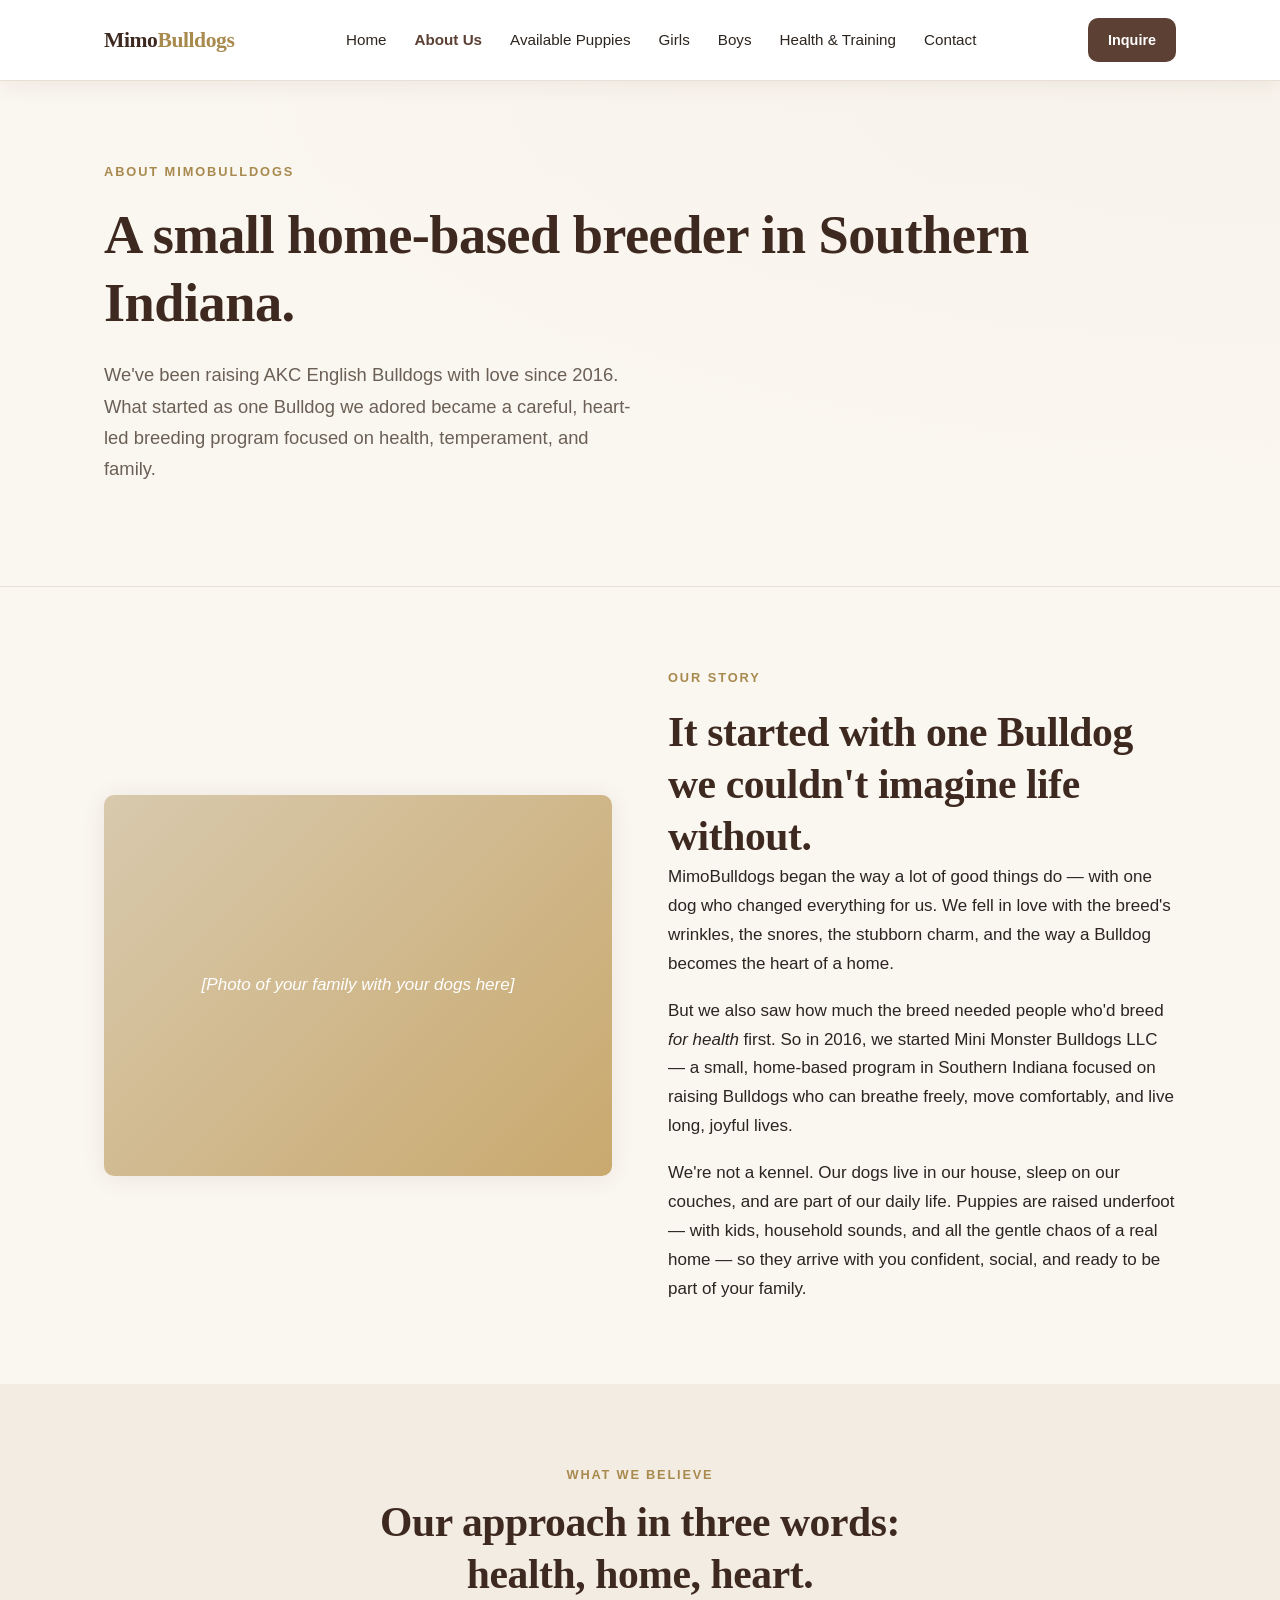
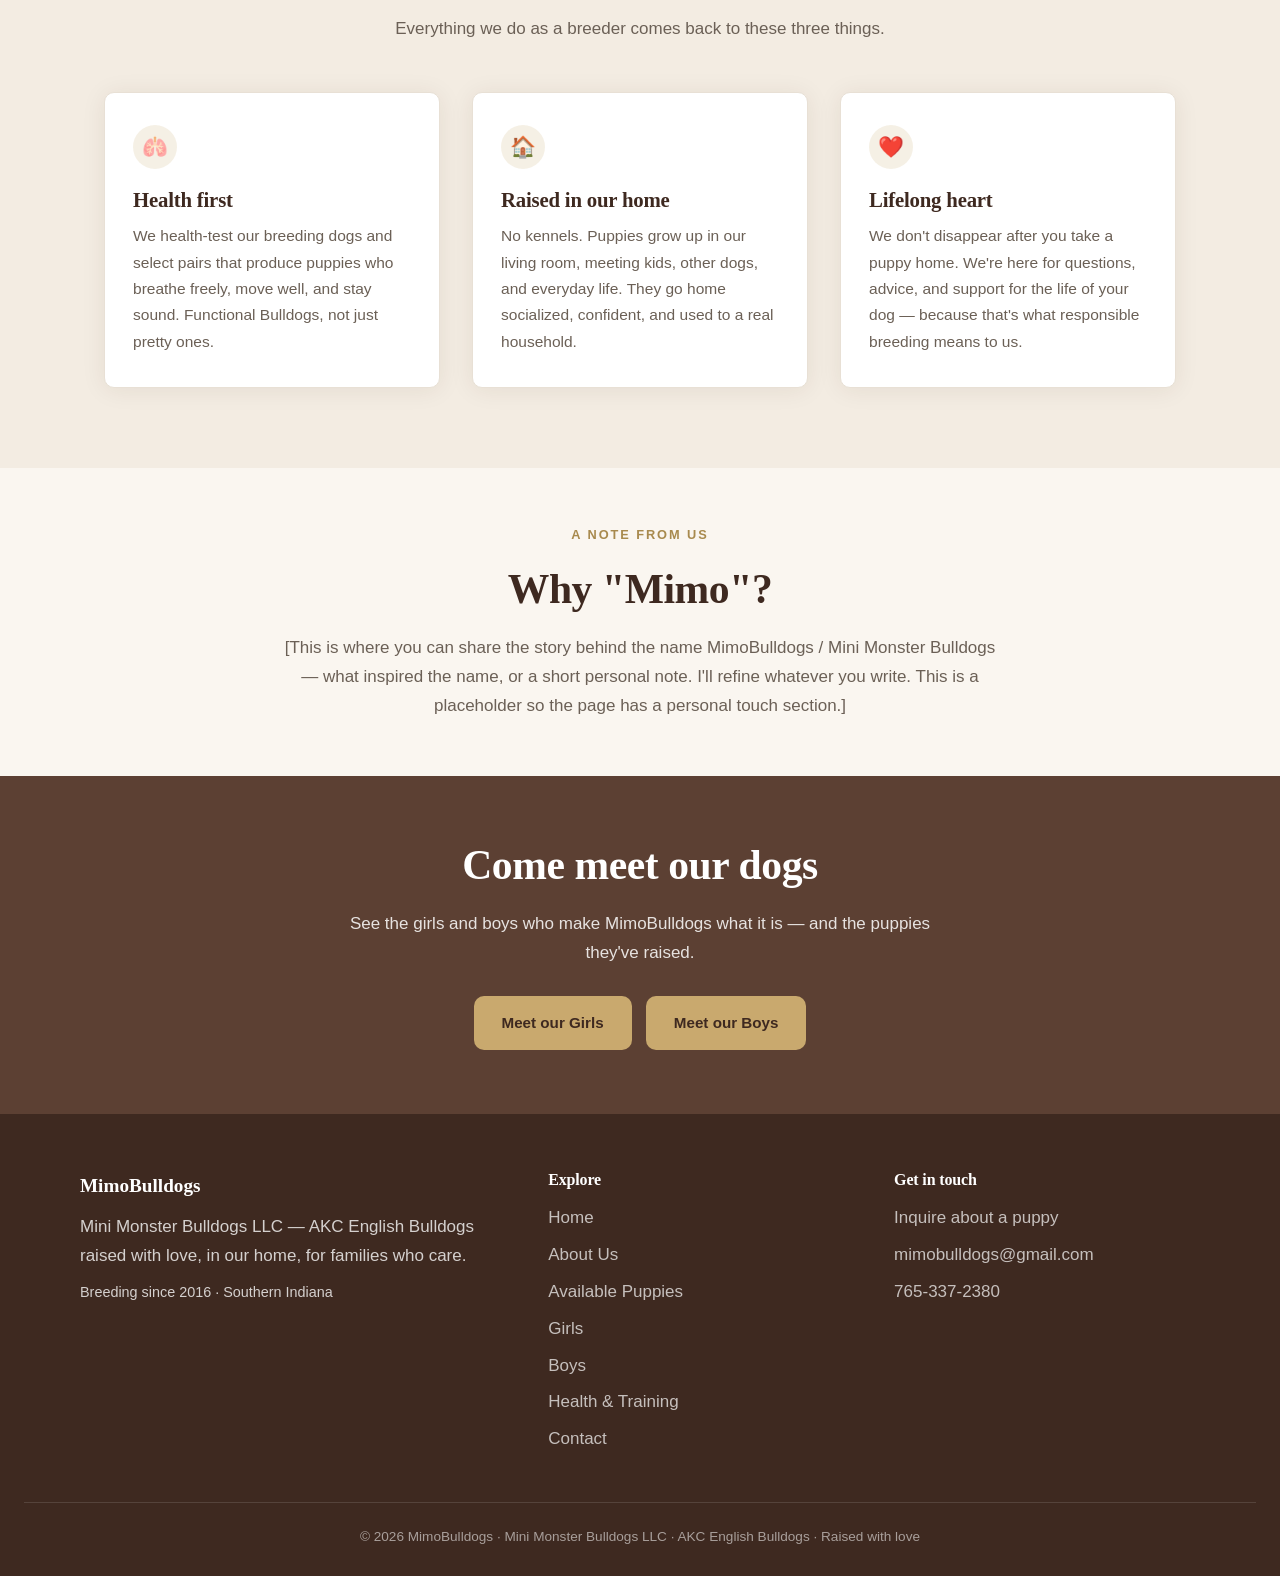
==== about.html @ ffb50f53 "Add old Weebly content: puppy page (nutrition, ENS, socialization, pricing, deposit, contact info), " ====
<!DOCTYPE html>
<html lang="en">
<head>
  <meta charset="UTF-8">
  <meta name="viewport" content="width=device-width, initial-scale=1.0">
  <title>About Us — MimoBulldogs · AKC English Bulldogs · Southern Indiana</title>
  <meta name="description" content="MimoBulldogs (Mini Monster Bulldogs LLC) — AKC English Bulldog breeder in Southern Indiana since 2016. Our story, our approach, and why we raise healthy, functional Bulldogs in our home.">
  <link rel="stylesheet" href="styles.css">
</head>
<body>

  <header class="site-header">
    <nav class="nav" id="nav">
      <a href="index.html" class="brand">Mimo<span class="brand-accent">Bulldogs</span></a>
      <button class="nav-toggle" onclick="document.getElementById('nav').classList.toggle('open')">Menu</button>
      <ul class="nav-links">
        <li><a href="index.html">Home</a></li>
        <li><a href="about.html" class="active">About Us</a></li>
        <li><a href="puppies.html">Available Puppies</a></li>
        <li><a href="girls.html">Girls</a></li>
        <li><a href="boys.html">Boys</a></li>
        <li><a href="health.html">Health &amp; Training</a></li>
        <li><a href="contact.html">Contact</a></li>
      </ul>
      <a href="contact.html" class="nav-cta">Inquire</a>
    </nav>
  </header>

  <!-- ============ PAGE HERO ============ -->
  <section class="hero">
    <div class="wrap">
      <div class="hero-eyebrow">About MimoBulldogs</div>
      <h1>A small home-based breeder in Southern Indiana.</h1>
      <p class="hero-lead">
        We've been raising AKC English Bulldogs with love since 2016. What started
        as one Bulldog we adored became a careful, heart-led breeding program focused
        on health, temperament, and family.
      </p>
    </div>
  </section>

  <!-- ============ OUR STORY ============ -->
  <section class="section">
    <div class="wrap split">
      <figure class="split-figure">[Photo of your family with your dogs here]</figure>
      <div>
        <div class="hero-eyebrow">Our story</div>
        <h2>It started with one Bulldog we couldn't imagine life without.</h2>
        <p>
          MimoBulldogs began the way a lot of good things do — with one dog who changed
          everything for us. We fell in love with the breed's wrinkles, the snores,
          the stubborn charm, and the way a Bulldog becomes the heart of a home.
        </p>
        <p>
          But we also saw how much the breed needed people who'd breed <em>for health</em>
          first. So in 2016, we started Mini Monster Bulldogs LLC — a small, home-based
          program in Southern Indiana focused on raising Bulldogs who can breathe
          freely, move comfortably, and live long, joyful lives.
        </p>
        <p>
          We're not a kennel. Our dogs live in our house, sleep on our couches, and
          are part of our daily life. Puppies are raised underfoot — with kids,
          household sounds, and all the gentle chaos of a real home — so they arrive
          with you confident, social, and ready to be part of your family.
        </p>
      </div>
    </div>
  </section>

  <!-- ============ WHAT WE BELIEVE ============ -->
  <section class="section" style="background:#f3ece2;">
    <div class="wrap">
      <div class="section-head">
        <div class="eyebrow">What we believe</div>
        <h2>Our approach in three words: health, home, heart.</h2>
        <p>Everything we do as a breeder comes back to these three things.</p>
      </div>
      <div class="features">
        <div class="feature-card">
          <div class="feature-icon">🫁</div>
          <h3>Health first</h3>
          <p>
            We health-test our breeding dogs and select pairs that produce puppies
            who breathe freely, move well, and stay sound. Functional Bulldogs,
            not just pretty ones.
          </p>
        </div>
        <div class="feature-card">
          <div class="feature-icon">🏠</div>
          <h3>Raised in our home</h3>
          <p>
            No kennels. Puppies grow up in our living room, meeting kids, other dogs,
            and everyday life. They go home socialized, confident, and used to a
            real household.
          </p>
        </div>
        <div class="feature-card">
          <div class="feature-icon">❤️</div>
          <h3>Lifelong heart</h3>
          <p>
            We don't disappear after you take a puppy home. We're here for questions,
            advice, and support for the life of your dog — because that's what
            responsible breeding means to us.
          </p>
        </div>
      </div>
    </div>
  </section>

  <!-- ============ A NOTE FROM US ============ -->
  <section class="section-tight">
    <div class="wrap" style="max-width:760px; text-align:center;">
      <div class="hero-eyebrow">A note from us</div>
      <h2>Why "Mimo"?</h2>
      <p style="color:var(--muted); margin-top:18px;">
        [This is where you can share the story behind the name MimoBulldogs / Mini Monster
        Bulldogs — what inspired the name, or a short personal note. I'll refine whatever
        you write. This is a placeholder so the page has a personal touch section.]
      </p>
    </div>
  </section>

  <!-- ============ CTA ============ -->
  <section class="callout">
    <div class="wrap">
      <h2>Come meet our dogs</h2>
      <p>See the girls and boys who make MimoBulldogs what it is — and the puppies they've raised.</p>
      <a href="girls.html" class="btn btn-primary">Meet our Girls</a>
      &nbsp;
      <a href="boys.html" class="btn btn-primary">Meet our Boys</a>
    </div>
  </section>

  <!-- ============ FOOTER ============ -->
  <footer class="site-footer">
    <div class="footer-grid">
      <div>
        <div class="footer-brand">MimoBulldogs</div>
        <p>Mini Monster Bulldogs LLC — AKC English Bulldogs raised with love, in our home, for families who care.</p>
        <p style="margin-top:10px; font-size:0.9rem;">Breeding since 2016 · Southern Indiana</p>
      </div>
      <div>
        <h4>Explore</h4>
        <a href="index.html">Home</a>
        <a href="about.html">About Us</a>
        <a href="puppies.html">Available Puppies</a>
        <a href="girls.html">Girls</a>
        <a href="boys.html">Boys</a>
        <a href="health.html">Health &amp; Training</a>
        <a href="contact.html">Contact</a>
      </div>
      <div>
        <h4>Get in touch</h4>
        <a href="contact.html">Inquire about a puppy</a>
        <a href="mailto:mimobulldogs@gmail.com">mimobulldogs@gmail.com</a>
        <a href="tel:7653372380">765-337-2380</a>
      </div>
    </div>
    <div class="footer-bottom">
      © 2026 MimoBulldogs · Mini Monster Bulldogs LLC · AKC English Bulldogs · Raised with love
    </div>
  </footer>

</body>
</html>
---- styles.css ----
/* ===========================================================
   English Bulldog Breeder — Stylesheet
   Warm, earthy, trustworthy. Professional + animal-loving.
   =========================================================== */

:root {
  --bg:        #faf6f0;   /* warm ivory */
  --surface:   #ffffff;
  --ink:       #2c2520;   /* near-black, warm */
  --muted:     #6b6056;
  --brown:     #5c4033;   /* deep warm brown — primary */
  --brown-dk:  #3e2920;
  --gold:      #c9a96e;   /* soft gold — accent */
  --gold-dk:   #a88a4e;
  --sage:      #8a9a7b;   /* muted sage — secondary accent */
  --line:      #e8e0d5;
  --shadow:    0 2px 24px rgba(60, 40, 30, 0.08);
  --shadow-lg: 0 8px 40px rgba(60, 40, 30, 0.12);
  --maxw:      1120px;
  --radius:    10px;
}

/* ---------- reset ---------- */
*, *::before, *::after { box-sizing: border-box; margin: 0; padding: 0; }
html { scroll-behavior: smooth; }
body {
  font-family: -apple-system, BlinkMacSystemFont, "Segoe UI", Roboto, Helvetica, Arial, sans-serif;
  background: var(--bg);
  color: var(--ink);
  line-height: 1.7;
  font-size: 17px;
  -webkit-font-smoothing: antialiased;
}
img { max-width: 100%; display: block; }
a { color: var(--brown); text-decoration: none; }
a:hover { color: var(--brown-dk); text-decoration: underline; }

h1, h2, h3, h4 {
  font-family: "Georgia", "Times New Roman", serif;
  font-weight: 600;
  line-height: 1.25;
  color: var(--brown-dk);
  letter-spacing: -0.01em;
}
h1 { font-size: clamp(2.2rem, 5vw, 3.4rem); }
h2 { font-size: clamp(1.8rem, 4vw, 2.6rem); }
h3 { font-size: 1.3rem; }

/* ---------- layout ---------- */
.wrap { max-width: var(--maxw); margin: 0 auto; padding: 0 24px; }
.section { padding: 80px 0; }
.section-tight { padding: 56px 0; }

/* ---------- header / nav ---------- */
.site-header {
  background: var(--surface);
  border-bottom: 1px solid var(--line);
  position: sticky;
  top: 0;
  z-index: 100;
  box-shadow: var(--shadow);
}
.nav {
  display: flex;
  align-items: center;
  justify-content: space-between;
  gap: 24px;
  padding: 18px 24px;
  max-width: var(--maxw);
  margin: 0 auto;
}
.brand {
  font-family: Georgia, serif;
  font-size: 1.35rem;
  font-weight: 700;
  color: var(--brown-dk);
  text-decoration: none;
  letter-spacing: -0.02em;
}
.brand:hover { text-decoration: none; }
.brand .brand-accent { color: var(--gold-dk); }
.nav-links { display: flex; gap: 28px; list-style: none; }
.nav-links a {
  color: var(--ink);
  font-weight: 500;
  font-size: 0.95rem;
  text-decoration: none;
}
.nav-links a:hover { color: var(--brown); text-decoration: none; }
.nav-links a.active { color: var(--brown); font-weight: 600; }
.nav-cta {
  background: var(--brown);
  color: #fff !important;
  padding: 10px 20px;
  border-radius: var(--radius);
  font-weight: 600;
  font-size: 0.9rem;
  text-decoration: none;
}
.nav-cta:hover { background: var(--brown-dk); }

/* mobile nav */
.nav-toggle { display: none; }

@media (max-width: 760px) {
  .nav-links { display: none; }
  .nav-cta { display: none; }
  .nav-toggle {
    display: block;
    background: none;
    border: 1px solid var(--line);
    border-radius: 8px;
    padding: 8px 14px;
    cursor: pointer;
    font-size: 1.1rem;
    color: var(--ink);
  }
  .nav.open .nav-links {
    display: flex;
    flex-direction: column;
    position: absolute;
    top: 100%;
    left: 0;
    right: 0;
    background: var(--surface);
    padding: 20px 24px;
    gap: 18px;
    border-bottom: 1px solid var(--line);
    box-shadow: var(--shadow);
  }
  .nav.open .nav-cta {
    display: inline-block;
    margin-top: 8px;
  }
}

/* ---------- hero ---------- */
.hero {
  background:
    linear-gradient(180deg, rgba(250,246,240,0.88) 0%, rgba(250,246,240,0.95) 100%),
    radial-gradient(ellipse at top right, #e9ddc9, transparent 60%);
  padding: 80px 0 70px;
  border-bottom: 1px solid var(--line);
}
.hero-grid {
  display: grid;
  grid-template-columns: 1.1fr 0.9fr;
  gap: 56px;
  align-items: center;
}
.hero-eyebrow {
  text-transform: uppercase;
  letter-spacing: 0.15em;
  font-size: 0.8rem;
  font-weight: 600;
  color: var(--gold-dk);
  margin-bottom: 18px;
}
.hero h1 { margin-bottom: 22px; }
.hero-lead {
  font-size: 1.15rem;
  color: var(--muted);
  margin-bottom: 32px;
  max-width: 540px;
}
.hero-cta-row { display: flex; gap: 16px; flex-wrap: wrap; }
.btn {
  display: inline-block;
  padding: 14px 28px;
  border-radius: var(--radius);
  font-weight: 600;
  font-size: 0.95rem;
  text-decoration: none;
  border: none;
  cursor: pointer;
  transition: background 0.15s;
}
.btn-primary { background: var(--brown); color: #fff; }
.btn-primary:hover { background: var(--brown-dk); text-decoration: none; color: #fff; }
.btn-ghost {
  background: transparent;
  color: var(--brown);
  border: 1px solid var(--brown);
}
.btn-ghost:hover { background: var(--brown); color: #fff; text-decoration: none; }

/* hero image placeholder */
.hero-figure {
  background: linear-gradient(135deg, #e9ddc9, #d8c9ad);
  border-radius: var(--radius);
  aspect-ratio: 4 / 3;
  display: flex;
  align-items: center;
  justify-content: center;
  color: var(--brown-dk);
  font-style: italic;
  text-align: center;
  box-shadow: var(--shadow-lg);
  font-size: 0.9rem;
  padding: 24px;
}
.hero-figure .placeholder-label { opacity: 0.7; }

@media (max-width: 760px) {
  .hero-grid { grid-template-columns: 1fr; gap: 36px; }
  .hero { padding: 48px 0 44px; }
}

/* ---------- feature cards ---------- */
.features { display: grid; grid-template-columns: repeat(3, 1fr); gap: 32px; }
.feature-card {
  background: var(--surface);
  border: 1px solid var(--line);
  border-radius: var(--radius);
  padding: 32px 28px;
  box-shadow: var(--shadow);
}
.feature-icon {
  width: 44px;
  height: 44px;
  display: flex;
  align-items: center;
  justify-content: center;
  border-radius: 50%;
  background: rgba(201, 169, 110, 0.18);
  font-size: 1.3rem;
  margin-bottom: 18px;
}
.feature-card h3 { margin-bottom: 10px; }
.feature-card p { color: var(--muted); font-size: 0.97rem; }
@media (max-width: 760px) { .features { grid-template-columns: 1fr; } }

/* ---------- two-column section ---------- */
.split {
  display: grid;
  grid-template-columns: 1fr 1fr;
  gap: 56px;
  align-items: center;
}
.split-figure {
  background: linear-gradient(135deg, #d8c9ad, #c9a96e);
  border-radius: var(--radius);
  aspect-ratio: 4 / 3;
  display: flex;
  align-items: center;
  justify-content: center;
  color: #fff;
  font-style: italic;
  box-shadow: var(--shadow);
}
.split p + p { margin-top: 18px; }
@media (max-width: 760px) { .split { grid-template-columns: 1fr; gap: 32px; } }

/* ---------- callout band ---------- */
.callout {
  background: var(--brown);
  color: #fff;
  text-align: center;
  padding: 64px 24px;
}
.callout h2 { color: #fff; }
.callout p { color: rgba(255,255,255,0.85); max-width: 620px; margin: 18px auto 28px; }
.callout .btn-primary { background: var(--gold); color: var(--brown-dk); }
.callout .btn-primary:hover { background: #fff; }

/* ---------- puppy cards ---------- */
.puppy-grid {
  display: grid;
  grid-template-columns: repeat(auto-fill, minmax(260px, 1fr));
  gap: 28px;
}
.puppy-card {
  background: var(--surface);
  border: 1px solid var(--line);
  border-radius: var(--radius);
  overflow: hidden;
  box-shadow: var(--shadow);
  transition: transform 0.15s, box-shadow 0.15s;
}
.puppy-card:hover { transform: translateY(-3px); box-shadow: var(--shadow-lg); }
.puppy-photo {
  background: linear-gradient(135deg, #e9ddc9, #d8c9ad);
  aspect-ratio: 1 / 1;
}
.puppy-body { padding: 20px 22px; }
.puppy-body h3 { margin-bottom: 6px; }
.puppy-tag {
  display: inline-block;
  font-size: 0.75rem;
  font-weight: 600;
  text-transform: uppercase;
  letter-spacing: 0.08em;
  padding: 4px 10px;
  border-radius: 20px;
  margin-bottom: 12px;
}
.tag-available { background: rgba(138, 154, 123, 0.2); color: #5e7a4f; }
.tag-reserved   { background: rgba(201, 169, 110, 0.22); color: var(--gold-dk); }
.tag-home       { background: rgba(92, 64, 51, 0.12); color: var(--brown); }
.puppy-body p { color: var(--muted); font-size: 0.92rem; margin-bottom: 14px; }

/* ---------- footer ---------- */
.site-footer {
  background: var(--brown-dk);
  color: rgba(255,255,255,0.78);
  padding: 56px 24px 28px;
  margin-top: 0;
}
.footer-grid {
  display: grid;
  grid-template-columns: 1.4fr 1fr 1fr;
  gap: 40px;
  max-width: var(--maxw);
  margin: 0 auto;
}
.footer-grid h4 { color: #fff; margin-bottom: 14px; font-size: 1rem; }
.footer-grid a { color: rgba(255,255,255,0.7); display: block; margin-bottom: 8px; }
.footer-grid a:hover { color: var(--gold); text-decoration: none; }
.footer-brand { color: #fff; font-size: 1.2rem; font-family: Georgia, serif; font-weight: 700; margin-bottom: 10px; }
.footer-bottom {
  border-top: 1px solid rgba(255,255,255,0.12);
  margin-top: 40px;
  padding-top: 22px;
  text-align: center;
  font-size: 0.85rem;
  color: rgba(255,255,255,0.55);
}
@media (max-width: 760px) { .footer-grid { grid-template-columns: 1fr; gap: 28px; } }

/* ---------- contact ---------- */
.contact-grid { display: grid; grid-template-columns: 1fr 1.2fr; gap: 48px; }
.contact-info p { color: var(--muted); margin-bottom: 14px; }
.contact-info .label { font-weight: 600; color: var(--ink); }
form { display: grid; gap: 16px; }
.form-row { display: grid; grid-template-columns: 1fr 1fr; gap: 16px; }
label { font-size: 0.9rem; font-weight: 500; color: var(--ink); display: block; margin-bottom: 6px; }
input, textarea, select {
  width: 100%;
  padding: 12px 14px;
  border: 1px solid var(--line);
  border-radius: 8px;
  font-family: inherit;
  font-size: 1rem;
  color: var(--ink);
  background: var(--surface);
}
input:focus, textarea:focus { outline: none; border-color: var(--gold); box-shadow: 0 0 0 3px rgba(201,169,110,0.2); }
textarea { min-height: 120px; resize: vertical; }
@media (max-width: 760px) { .contact-grid { grid-template-columns: 1fr; } .form-row { grid-template-columns: 1fr; } }

/* ---------- section heading ---------- */
.section-head { text-align: center; max-width: 640px; margin: 0 auto 48px; }
.section-head .eyebrow {
  text-transform: uppercase;
  letter-spacing: 0.14em;
  font-size: 0.8rem;
  font-weight: 600;
  color: var(--gold-dk);
  margin-bottom: 12px;
}
.section-head p { color: var(--muted); margin-top: 14px; }

/* ---------- utility ---------- */
.center { text-align: center; }
.muted  { color: var(--muted); }

/* ---------- gallery grid ---------- */
.gallery-grid {
  display: grid;
  grid-template-columns: repeat(3, 1fr);
  gap: 20px;
}
.gallery-item {
  aspect-ratio: 1 / 1;
  border-radius: var(--radius);
  overflow: hidden;
  box-shadow: var(--shadow);
  transition: transform 0.15s, box-shadow 0.15s;
}
.gallery-item:hover { transform: scale(1.02); box-shadow: var(--shadow-lg); }
@media (max-width: 760px) {
  .gallery-grid { grid-template-columns: repeat(2, 1fr); gap: 14px; }
}
@media (max-width: 480px) {
  .gallery-grid { grid-template-columns: 1fr; }
}
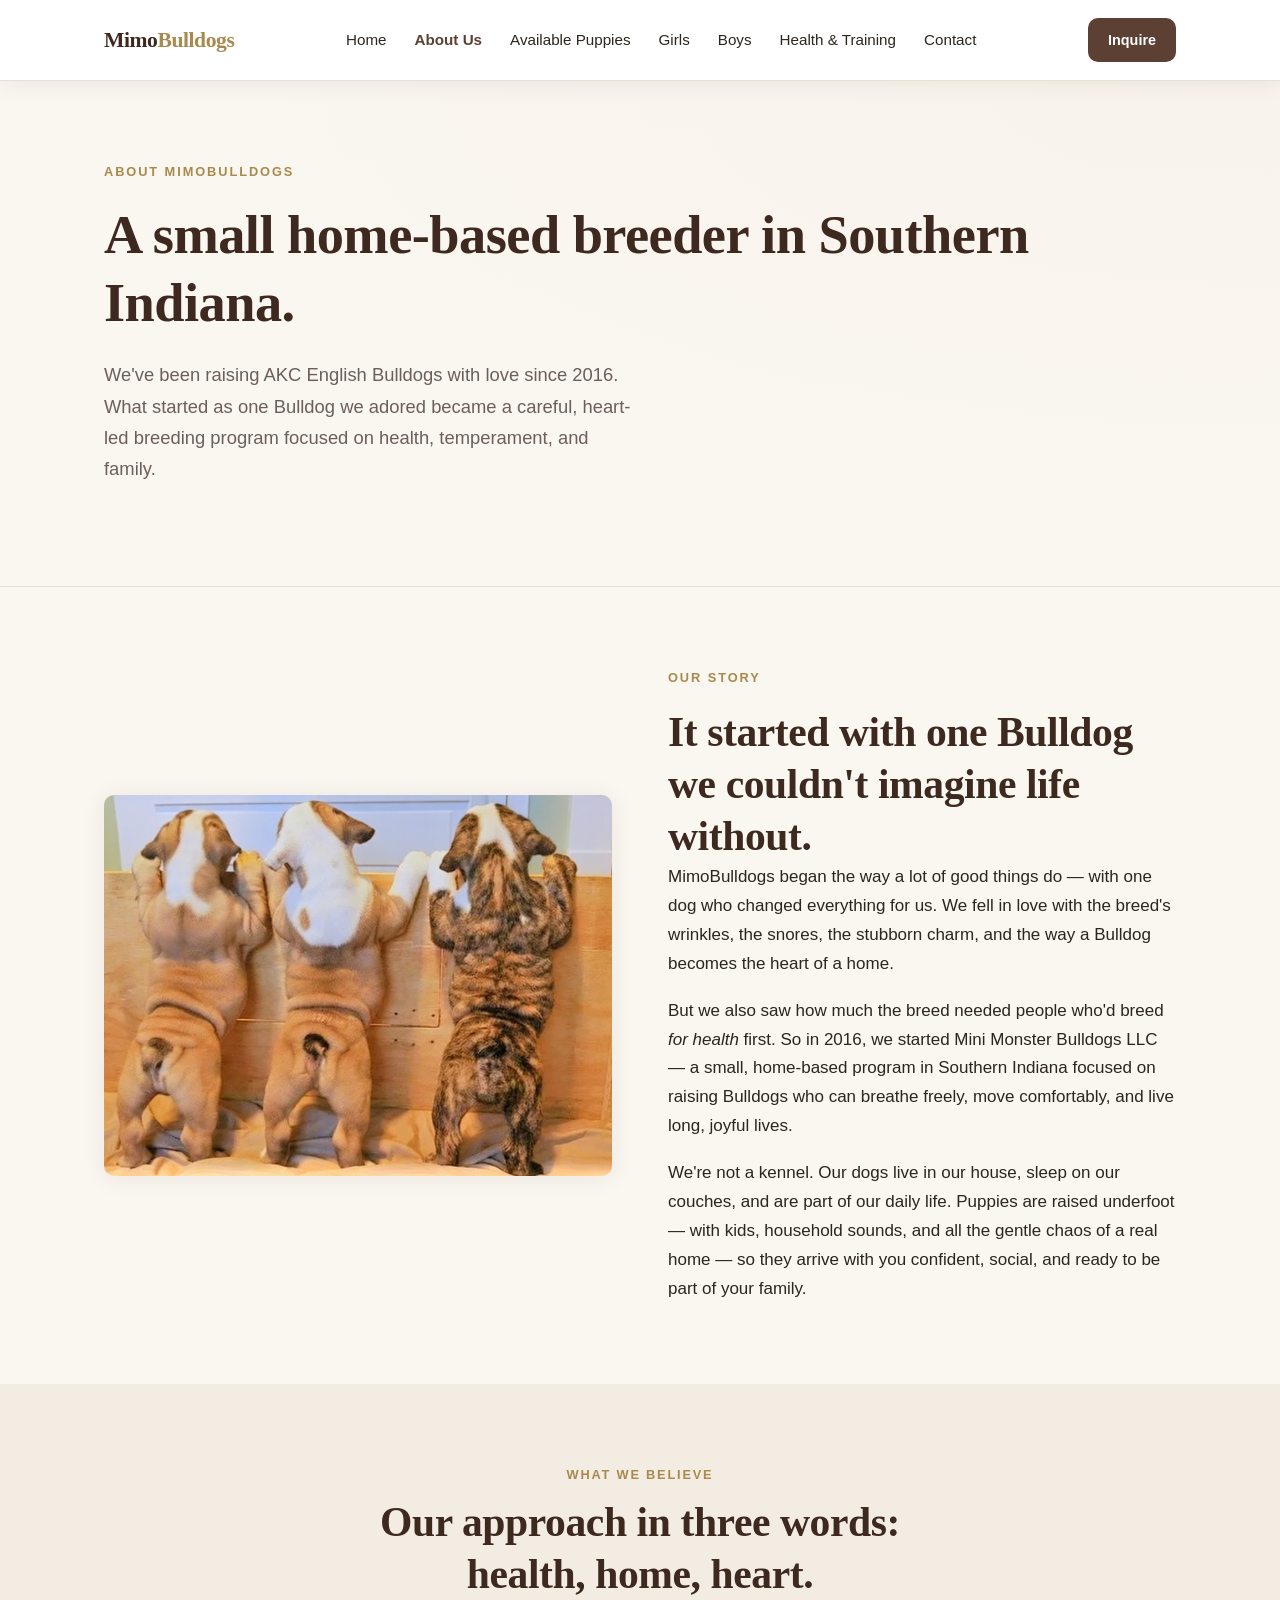
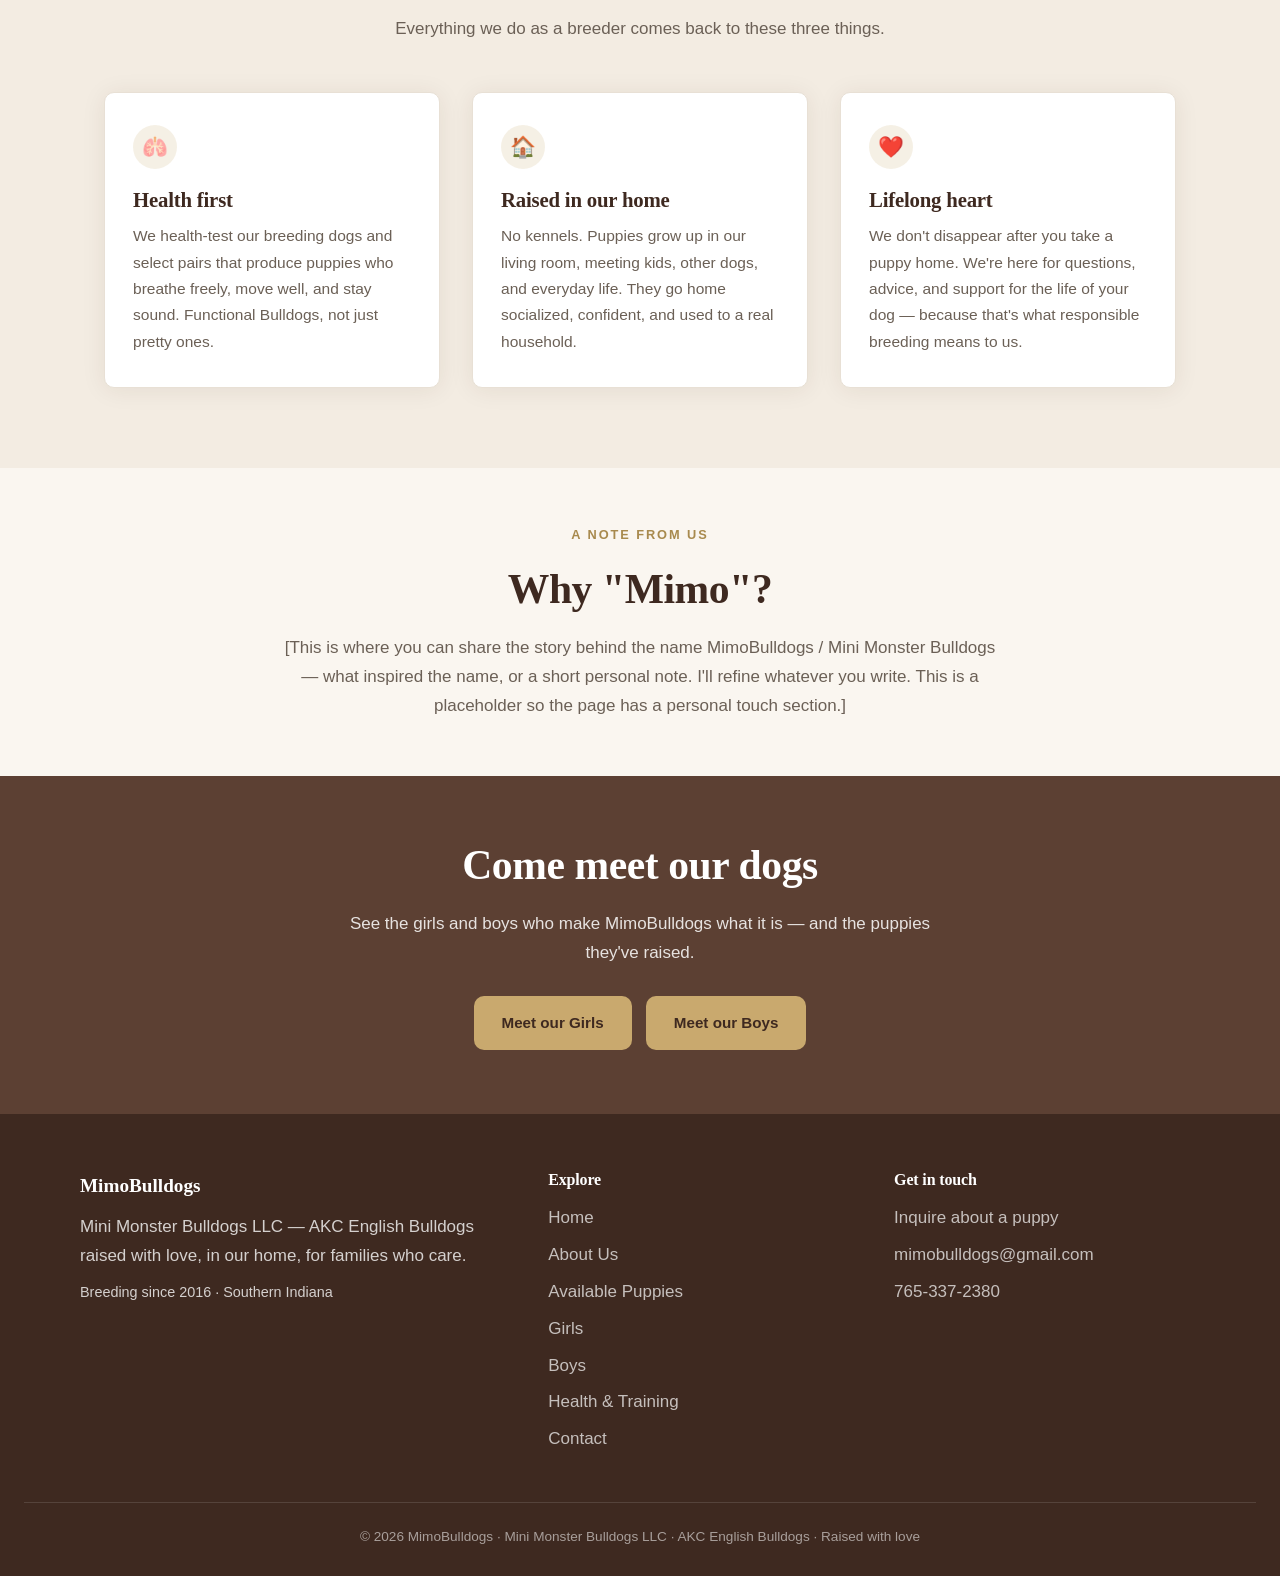
==== commit d7087ed0: "Add puppy photo to About Us story section" ====
--- a/about.html
+++ b/about.html
@@ -42,7 +42,9 @@
   <!-- ============ OUR STORY ============ -->
   <section class="section">
     <div class="wrap split">
-      <figure class="split-figure">[Photo of your family with your dogs here]</figure>
+      <figure class="split-figure" style="background:none; padding:0;">
+        <img src="images/about-family-dogs.jpg" alt="Three English Bulldog puppies standing on their hind legs against a wooden wall" style="width:100%; height:100%; object-fit:cover; object-position:center 30%; border-radius:var(--radius);">
+      </figure>
       <div>
         <div class="hero-eyebrow">Our story</div>
         <h2>It started with one Bulldog we couldn't imagine life without.</h2>
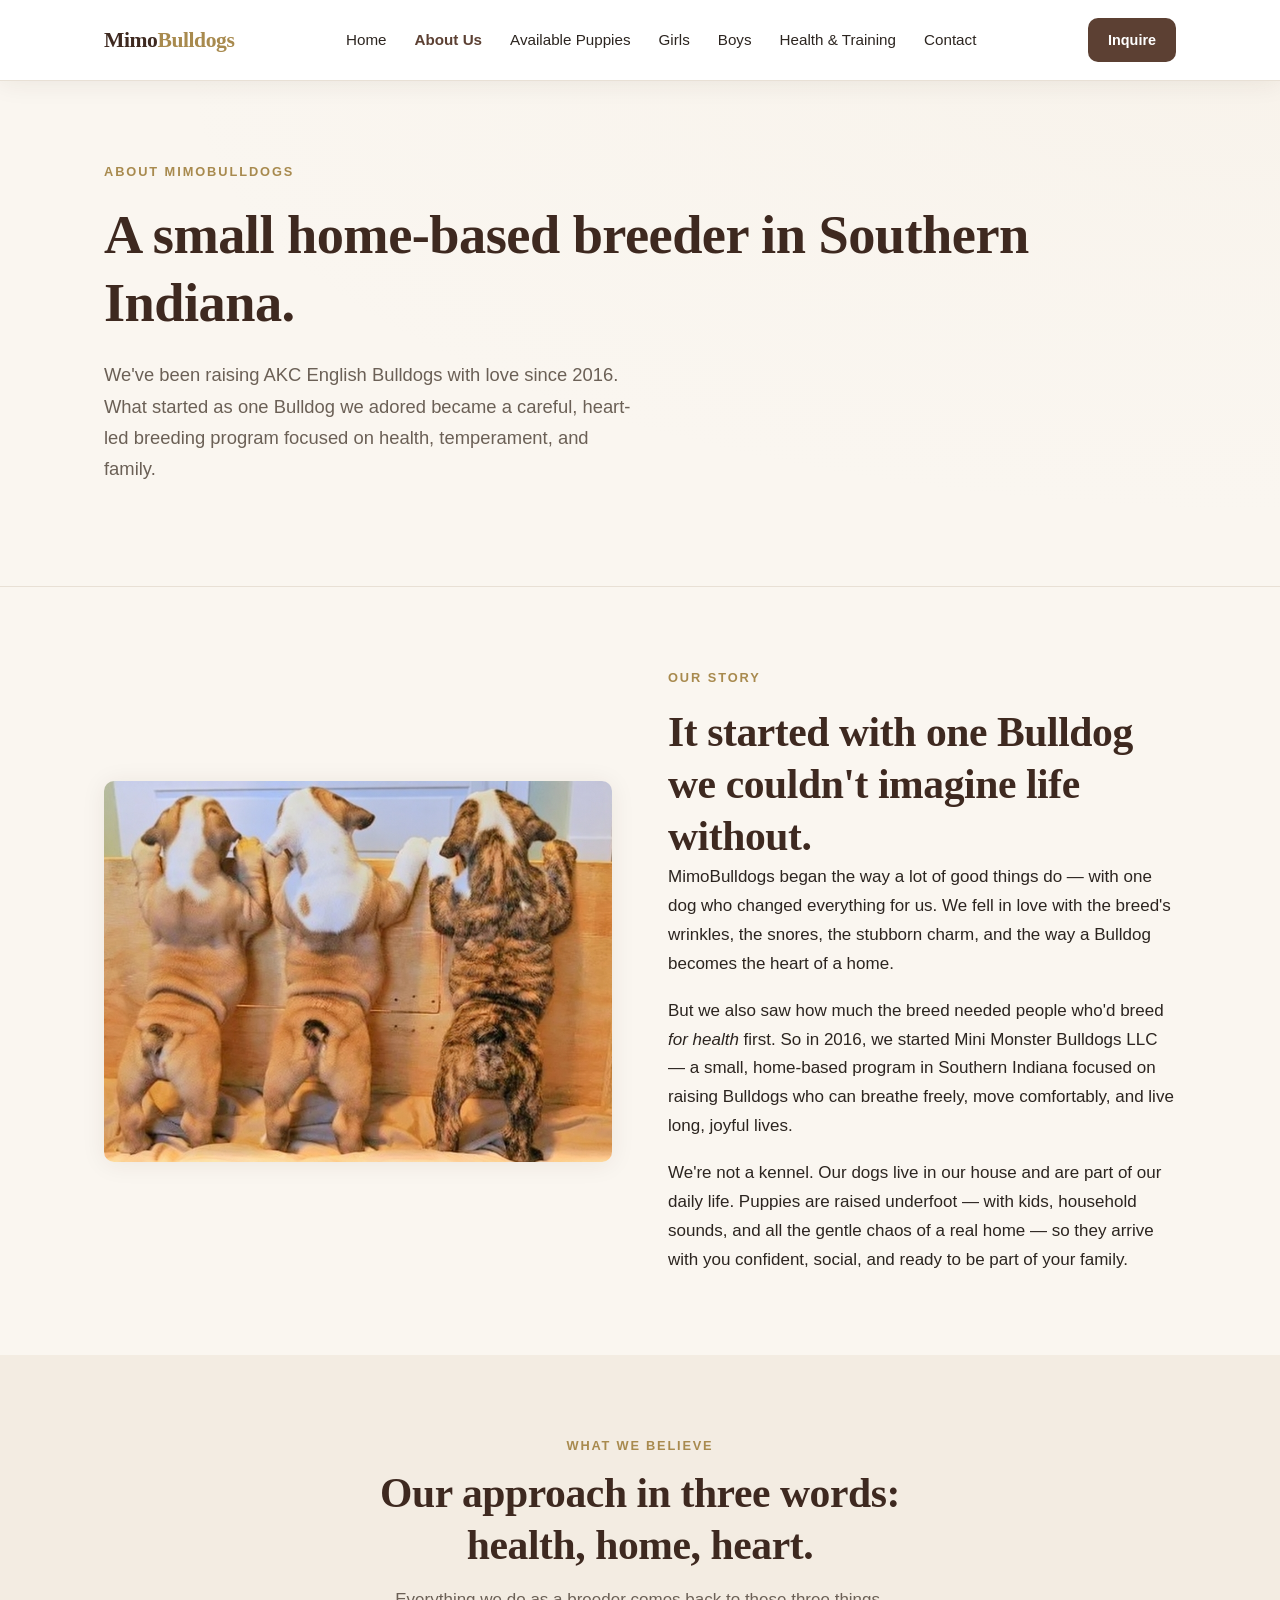
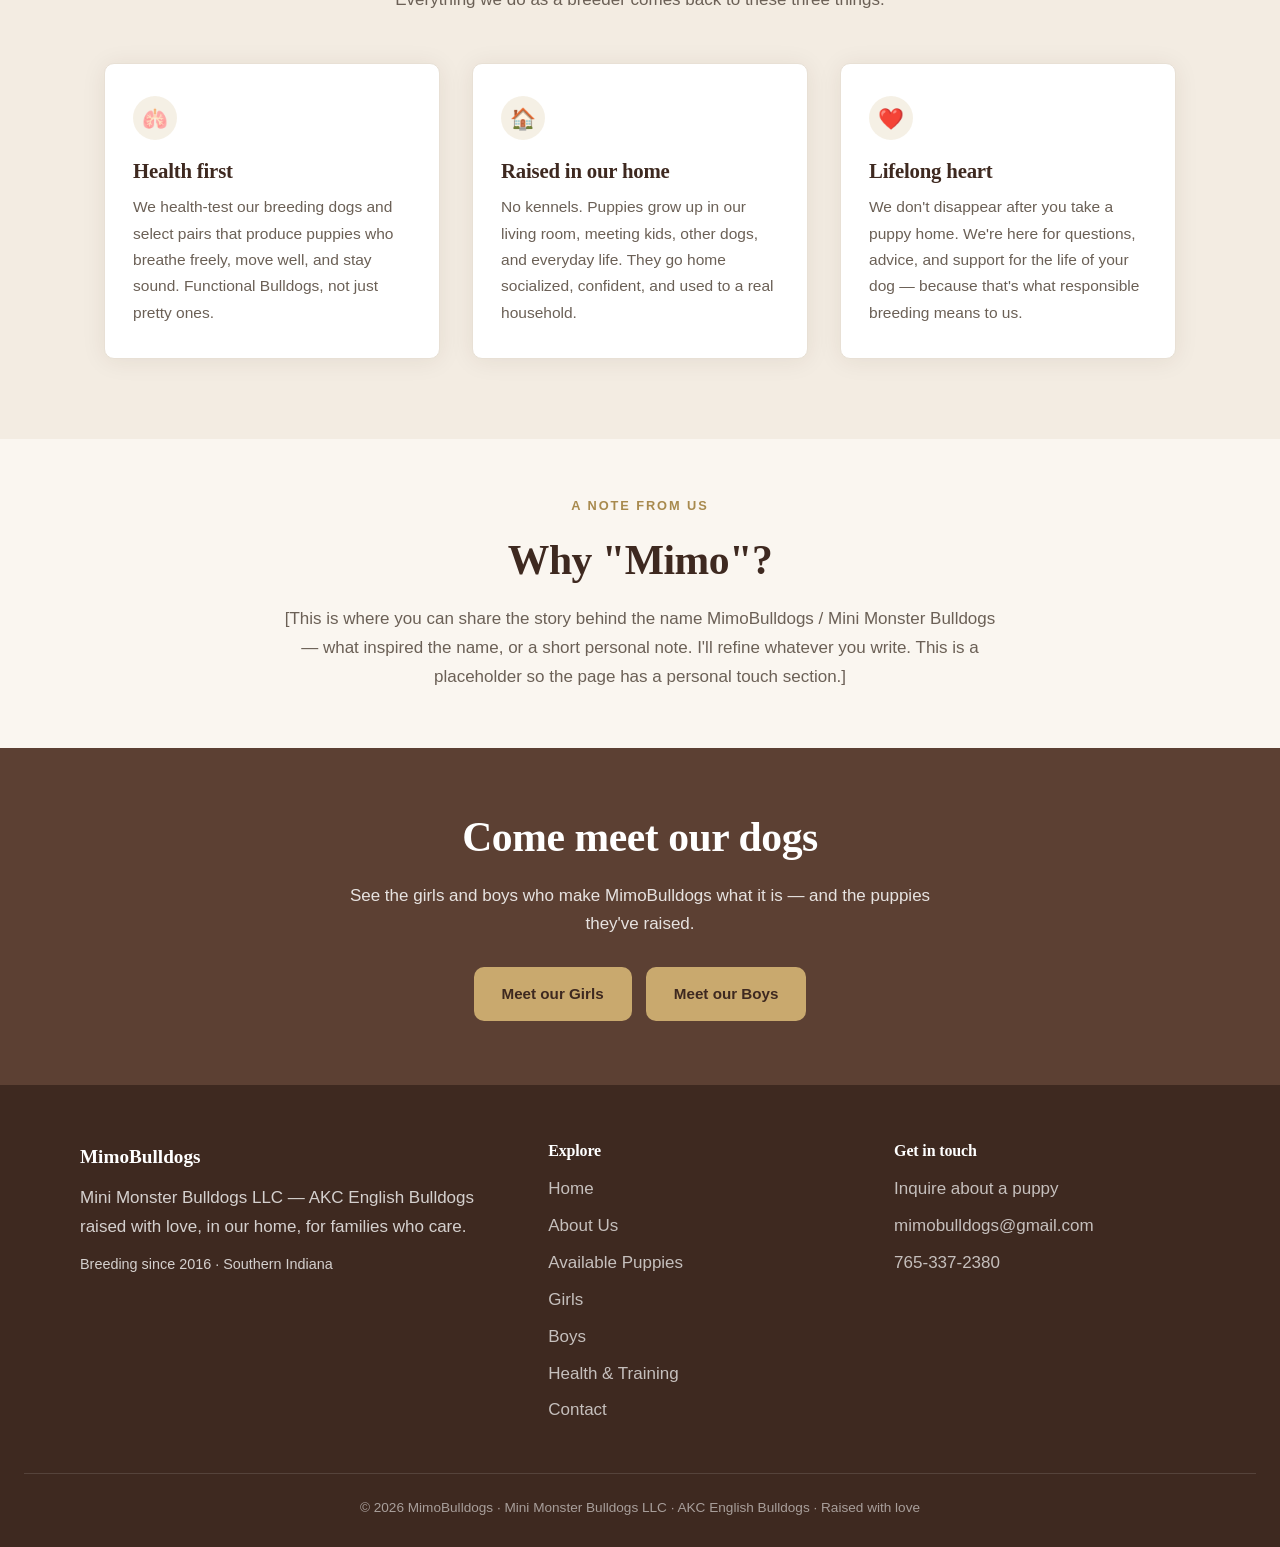
==== commit b6d0f032: "Remove 'sleep on our couches' from About Us story section" ====
--- a/about.html
+++ b/about.html
@@ -60,7 +60,7 @@
           freely, move comfortably, and live long, joyful lives.
         </p>
         <p>
-          We're not a kennel. Our dogs live in our house, sleep on our couches, and
+          We're not a kennel. Our dogs live in our house and
           are part of our daily life. Puppies are raised underfoot — with kids,
           household sounds, and all the gentle chaos of a real home — so they arrive
           with you confident, social, and ready to be part of your family.
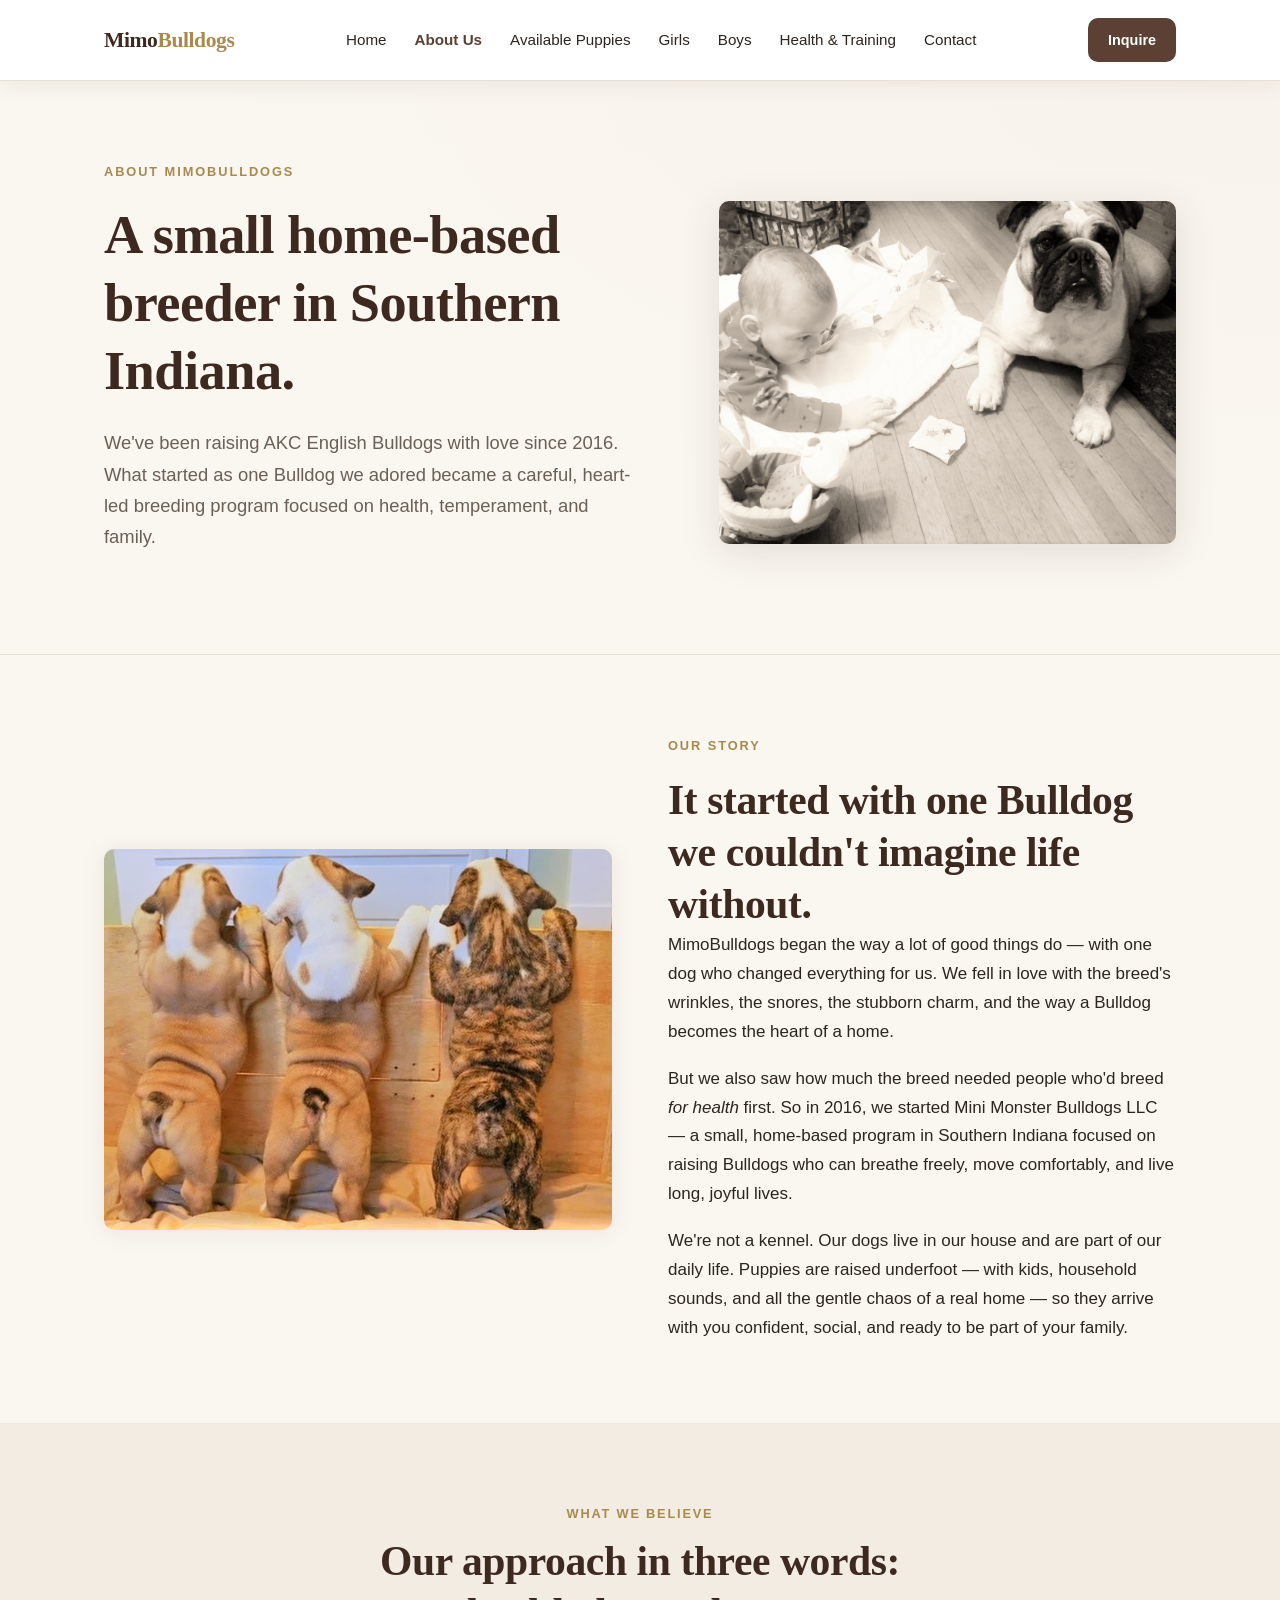
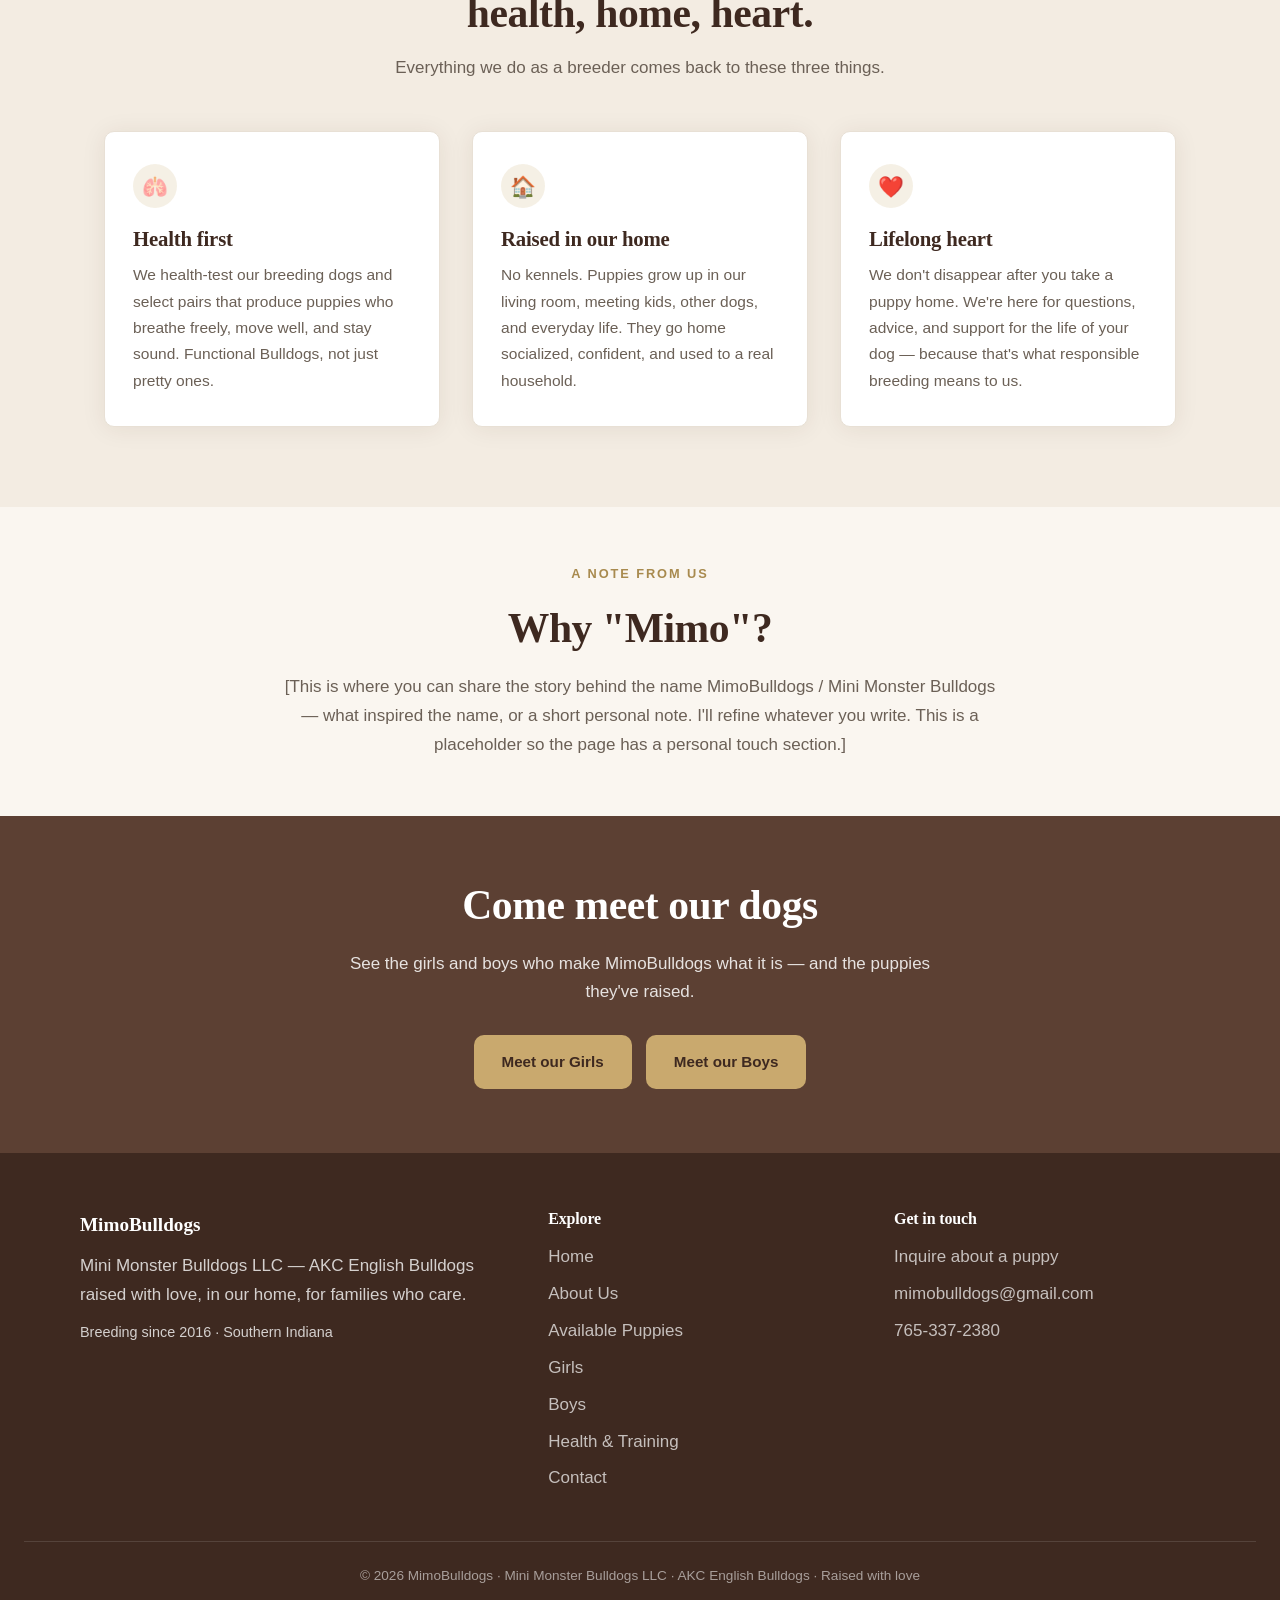
==== commit 498ccb06: "Add photo next to About MimoBulldogs hero section" ====
--- a/about.html
+++ b/about.html
@@ -28,14 +28,19 @@
 
   <!-- ============ PAGE HERO ============ -->
   <section class="hero">
-    <div class="wrap">
-      <div class="hero-eyebrow">About MimoBulldogs</div>
-      <h1>A small home-based breeder in Southern Indiana.</h1>
-      <p class="hero-lead">
-        We've been raising AKC English Bulldogs with love since 2016. What started
-        as one Bulldog we adored became a careful, heart-led breeding program focused
-        on health, temperament, and family.
-      </p>
+    <div class="wrap hero-grid">
+      <div>
+        <div class="hero-eyebrow">About MimoBulldogs</div>
+        <h1>A small home-based breeder in Southern Indiana.</h1>
+        <p class="hero-lead">
+          We've been raising AKC English Bulldogs with love since 2016. What started
+          as one Bulldog we adored became a careful, heart-led breeding program focused
+          on health, temperament, and family.
+        </p>
+      </div>
+      <figure class="hero-figure" style="background:none; padding:0;">
+        <img src="images/about-hero.png" alt="Our English Bulldog family" style="width:100%; height:100%; object-fit:cover; object-position:center 30%; border-radius:var(--radius);">
+      </figure>
     </div>
   </section>
 
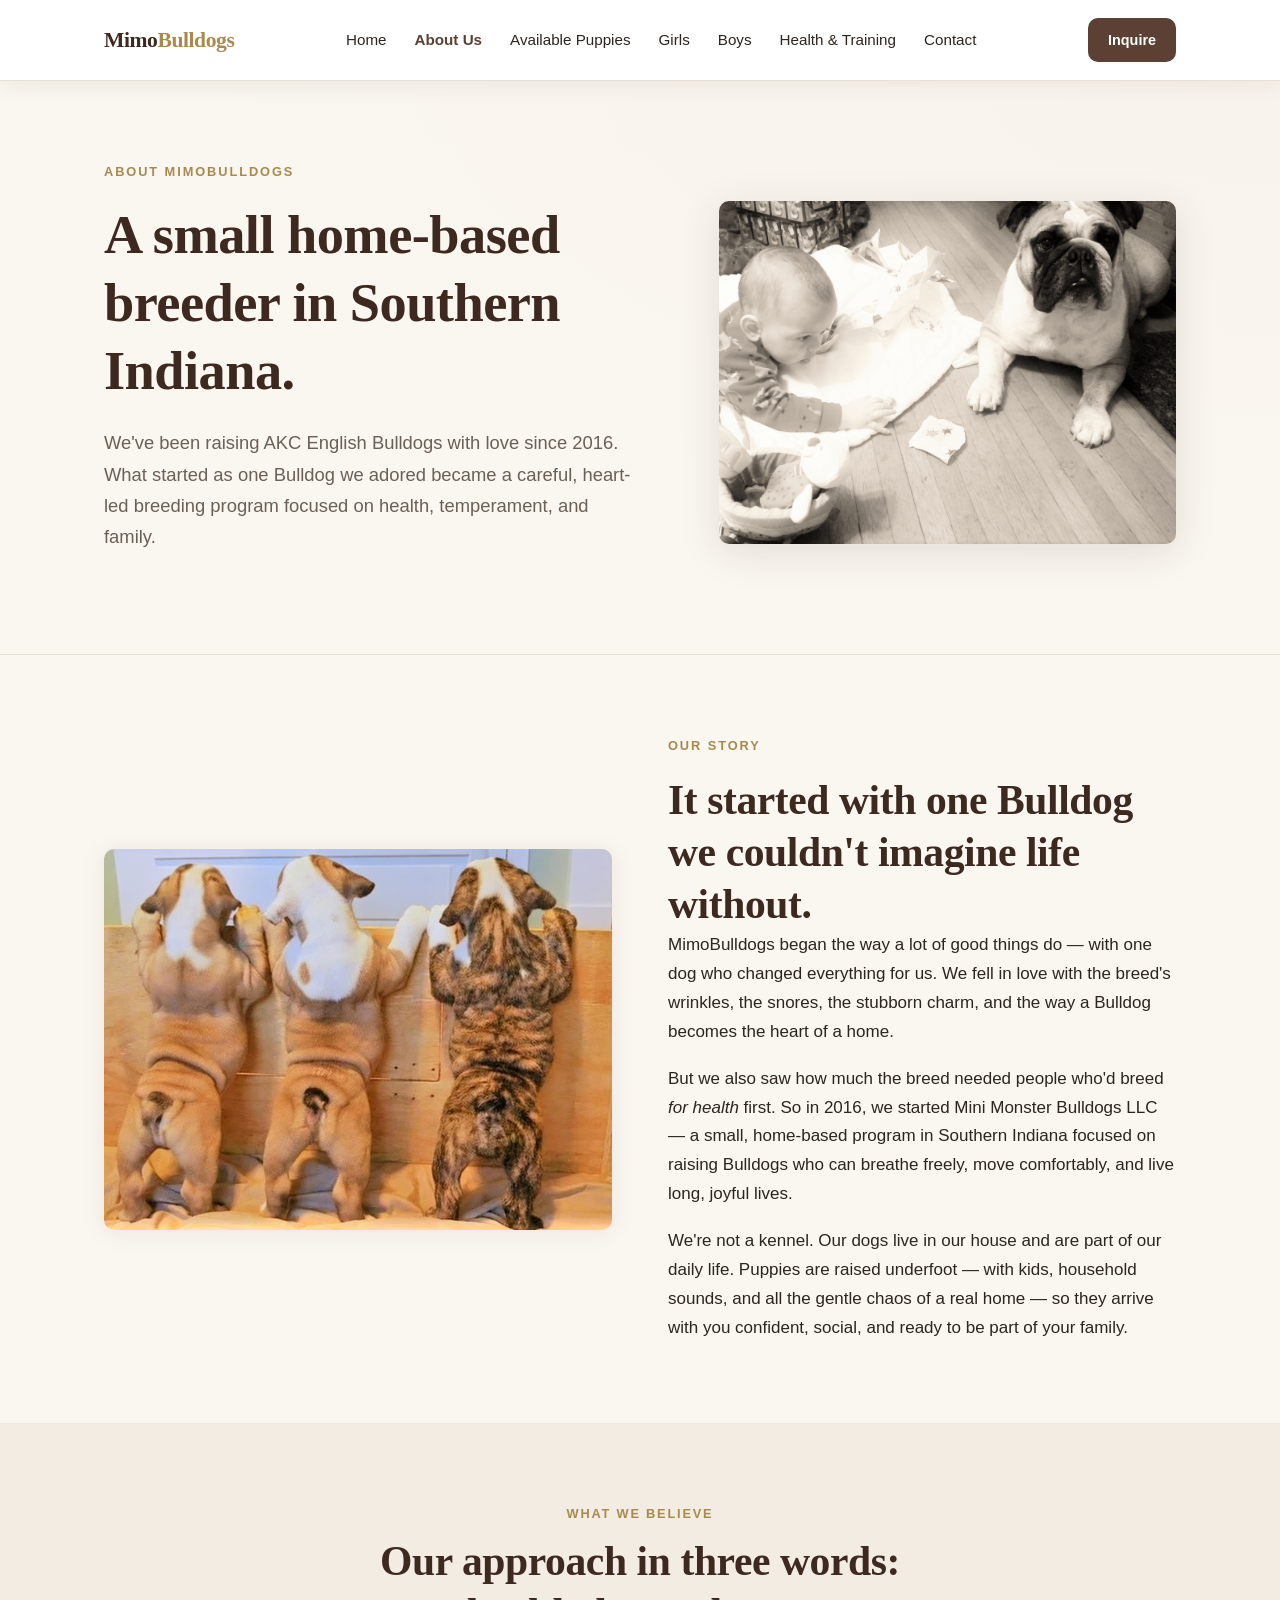
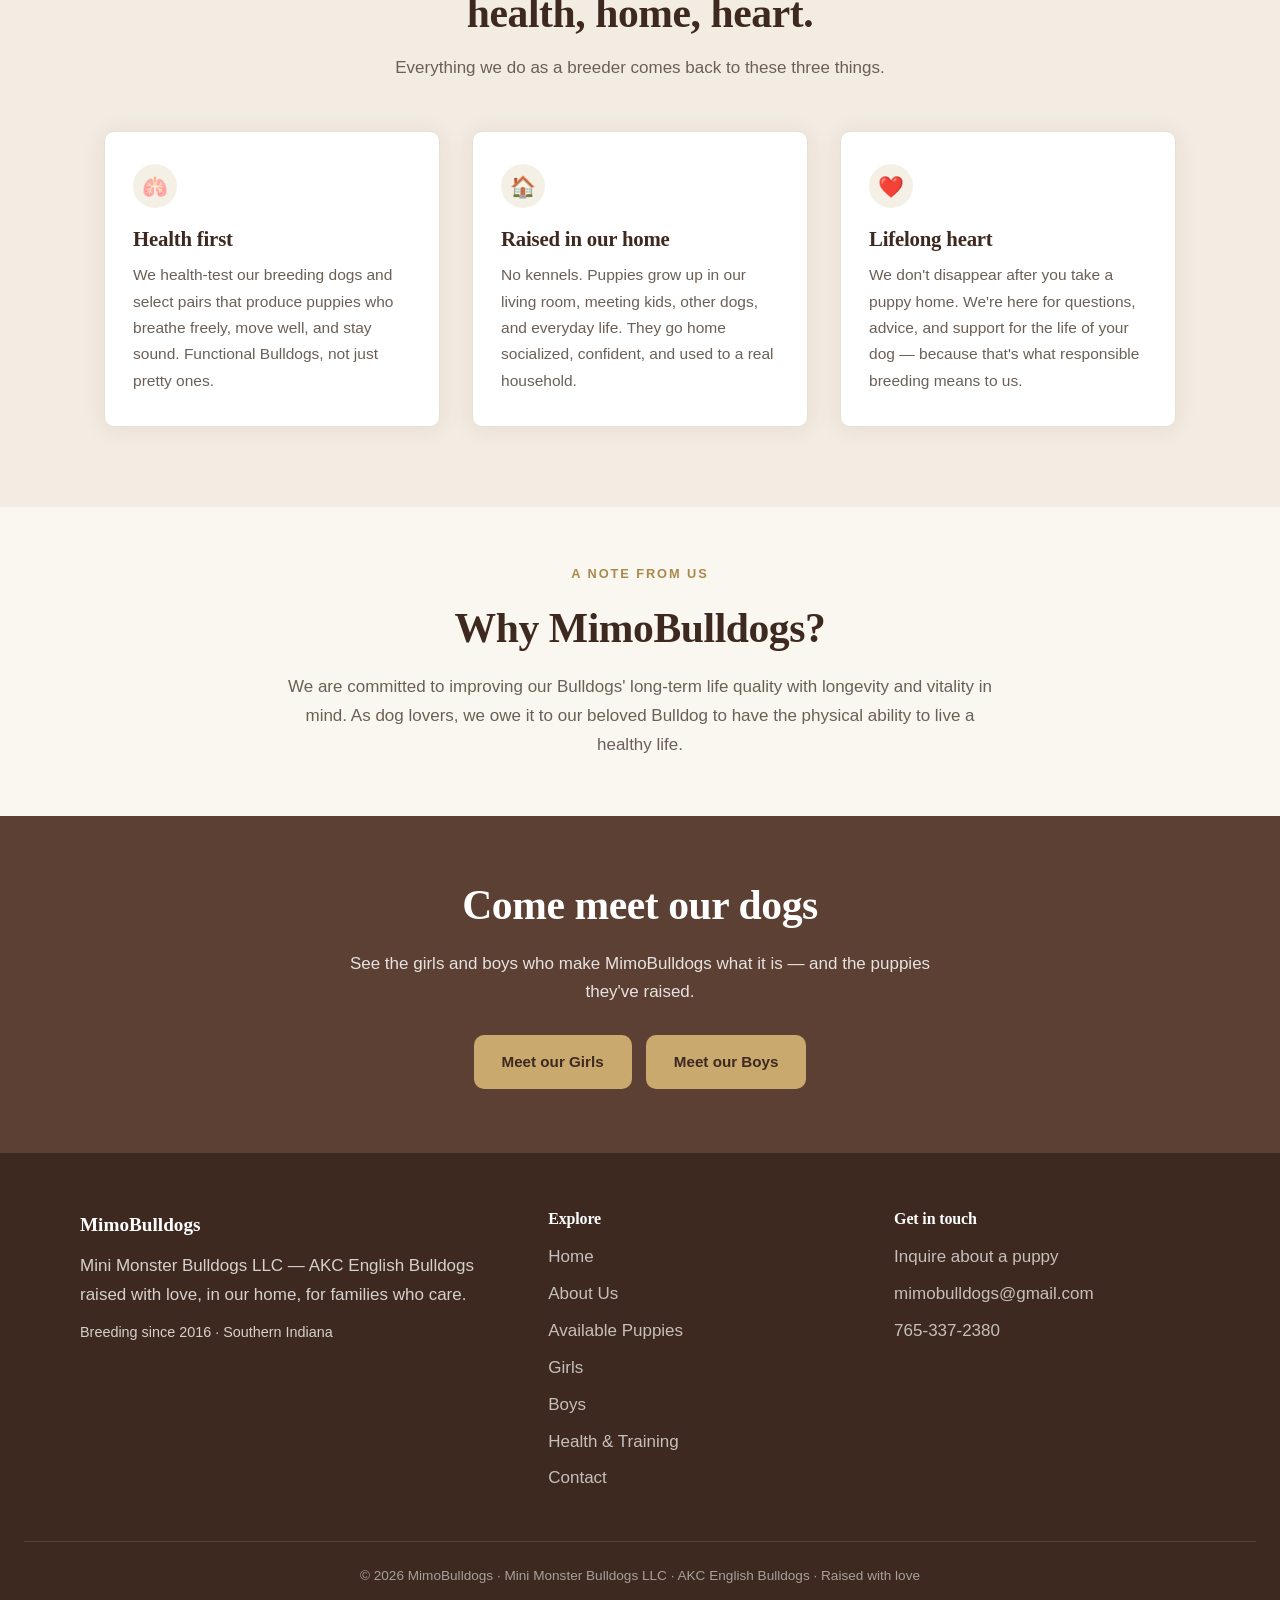
==== commit fe8ba065: "Add 'A note from us' with commitment to Bulldog life quality on About page" ====
--- a/about.html
+++ b/about.html
@@ -118,11 +118,11 @@
   <section class="section-tight">
     <div class="wrap" style="max-width:760px; text-align:center;">
       <div class="hero-eyebrow">A note from us</div>
-      <h2>Why "Mimo"?</h2>
+      <h2>Why MimoBulldogs?</h2>
       <p style="color:var(--muted); margin-top:18px;">
-        [This is where you can share the story behind the name MimoBulldogs / Mini Monster
-        Bulldogs — what inspired the name, or a short personal note. I'll refine whatever
-        you write. This is a placeholder so the page has a personal touch section.]
+        We are committed to improving our Bulldogs' long-term life quality with
+        longevity and vitality in mind. As dog lovers, we owe it to our beloved
+        Bulldog to have the physical ability to live a healthy life.
       </p>
     </div>
   </section>
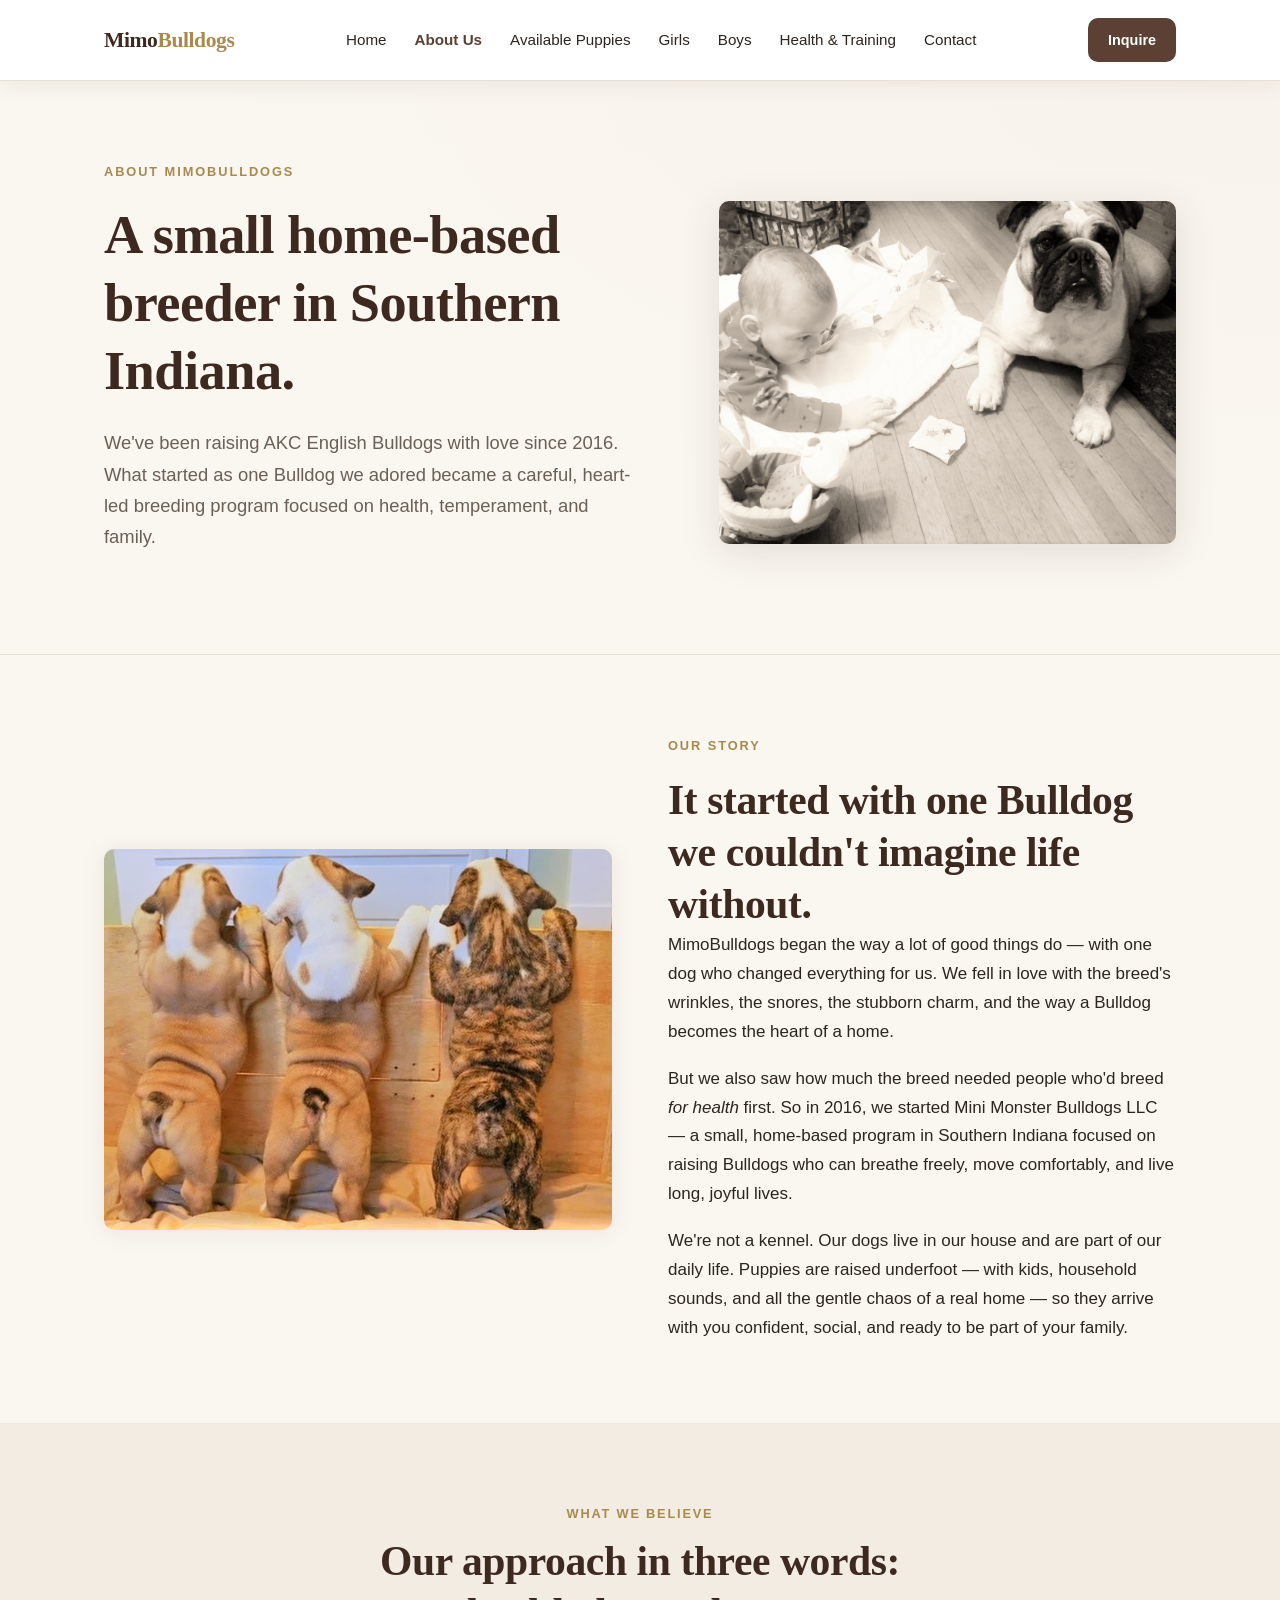
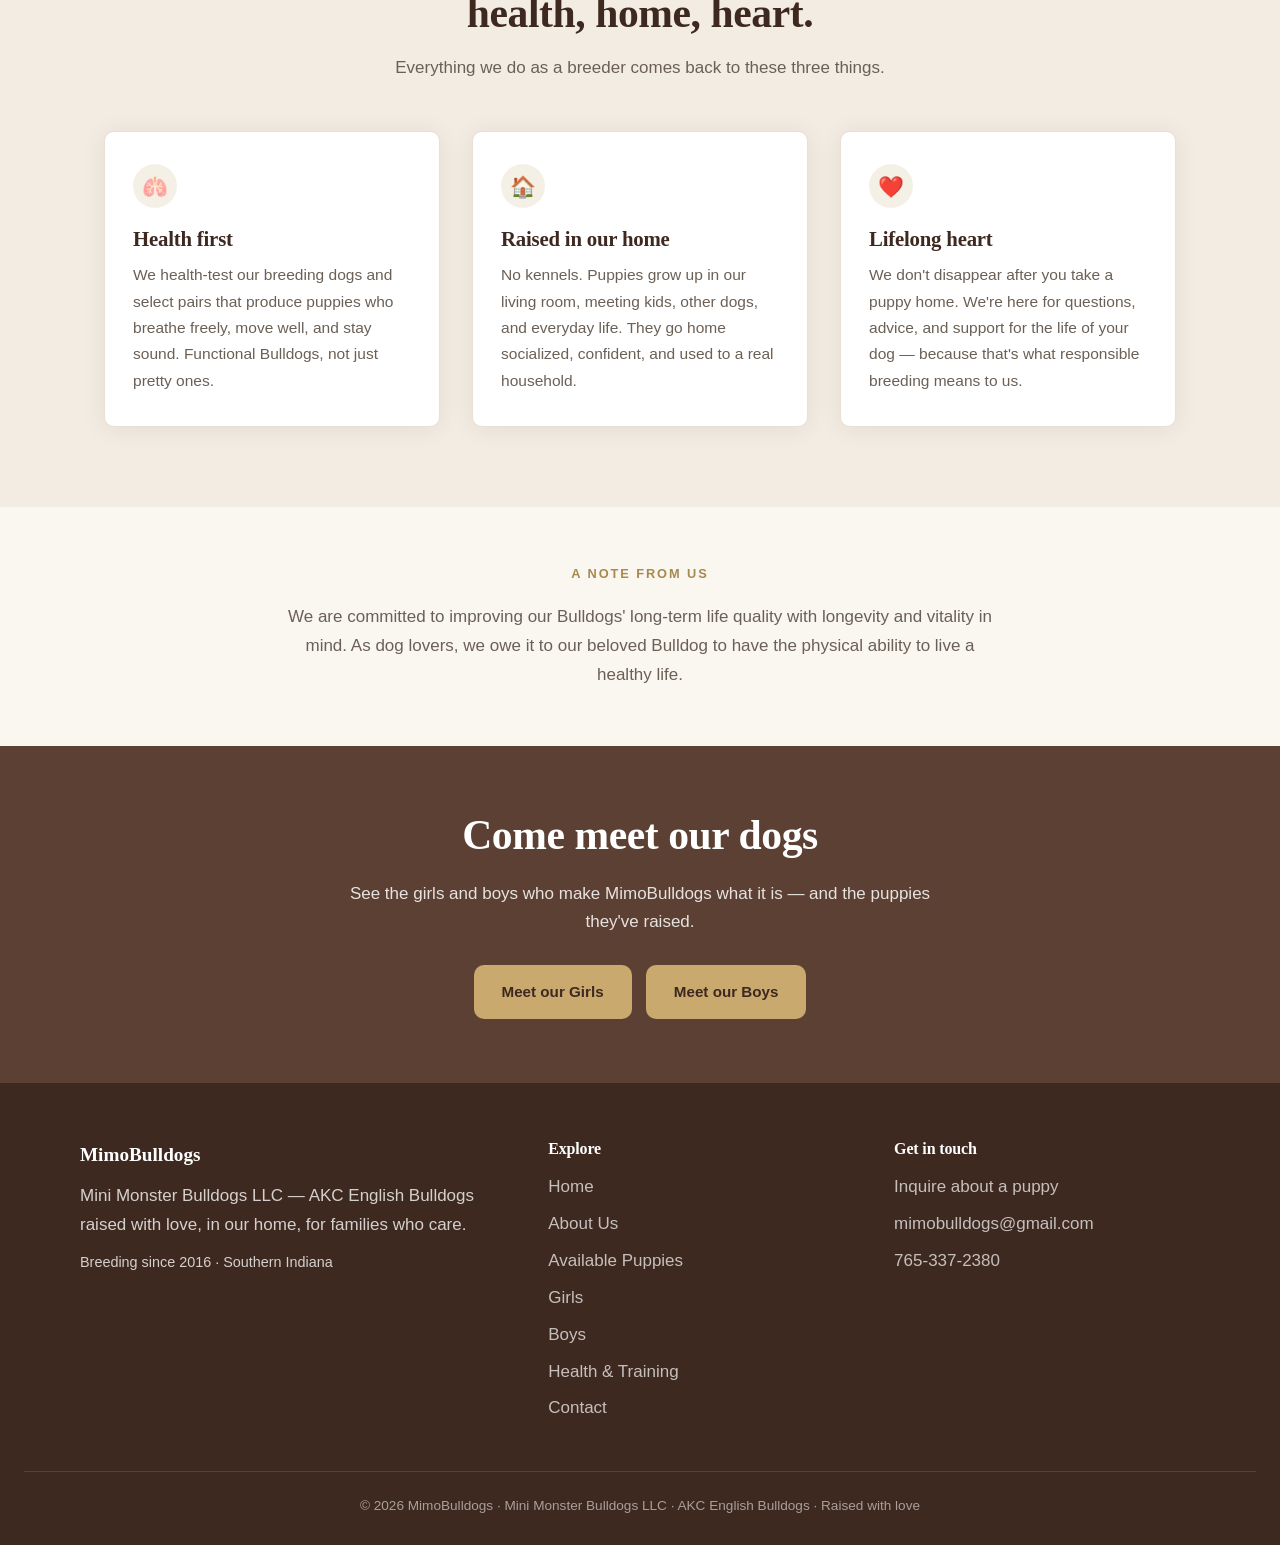
==== commit b0e0250d: "Remove 'Why MimoBulldogs?' heading, keep the note text" ====
--- a/about.html
+++ b/about.html
@@ -118,7 +118,6 @@
   <section class="section-tight">
     <div class="wrap" style="max-width:760px; text-align:center;">
       <div class="hero-eyebrow">A note from us</div>
-      <h2>Why MimoBulldogs?</h2>
       <p style="color:var(--muted); margin-top:18px;">
         We are committed to improving our Bulldogs' long-term life quality with
         longevity and vitality in mind. As dog lovers, we owe it to our beloved
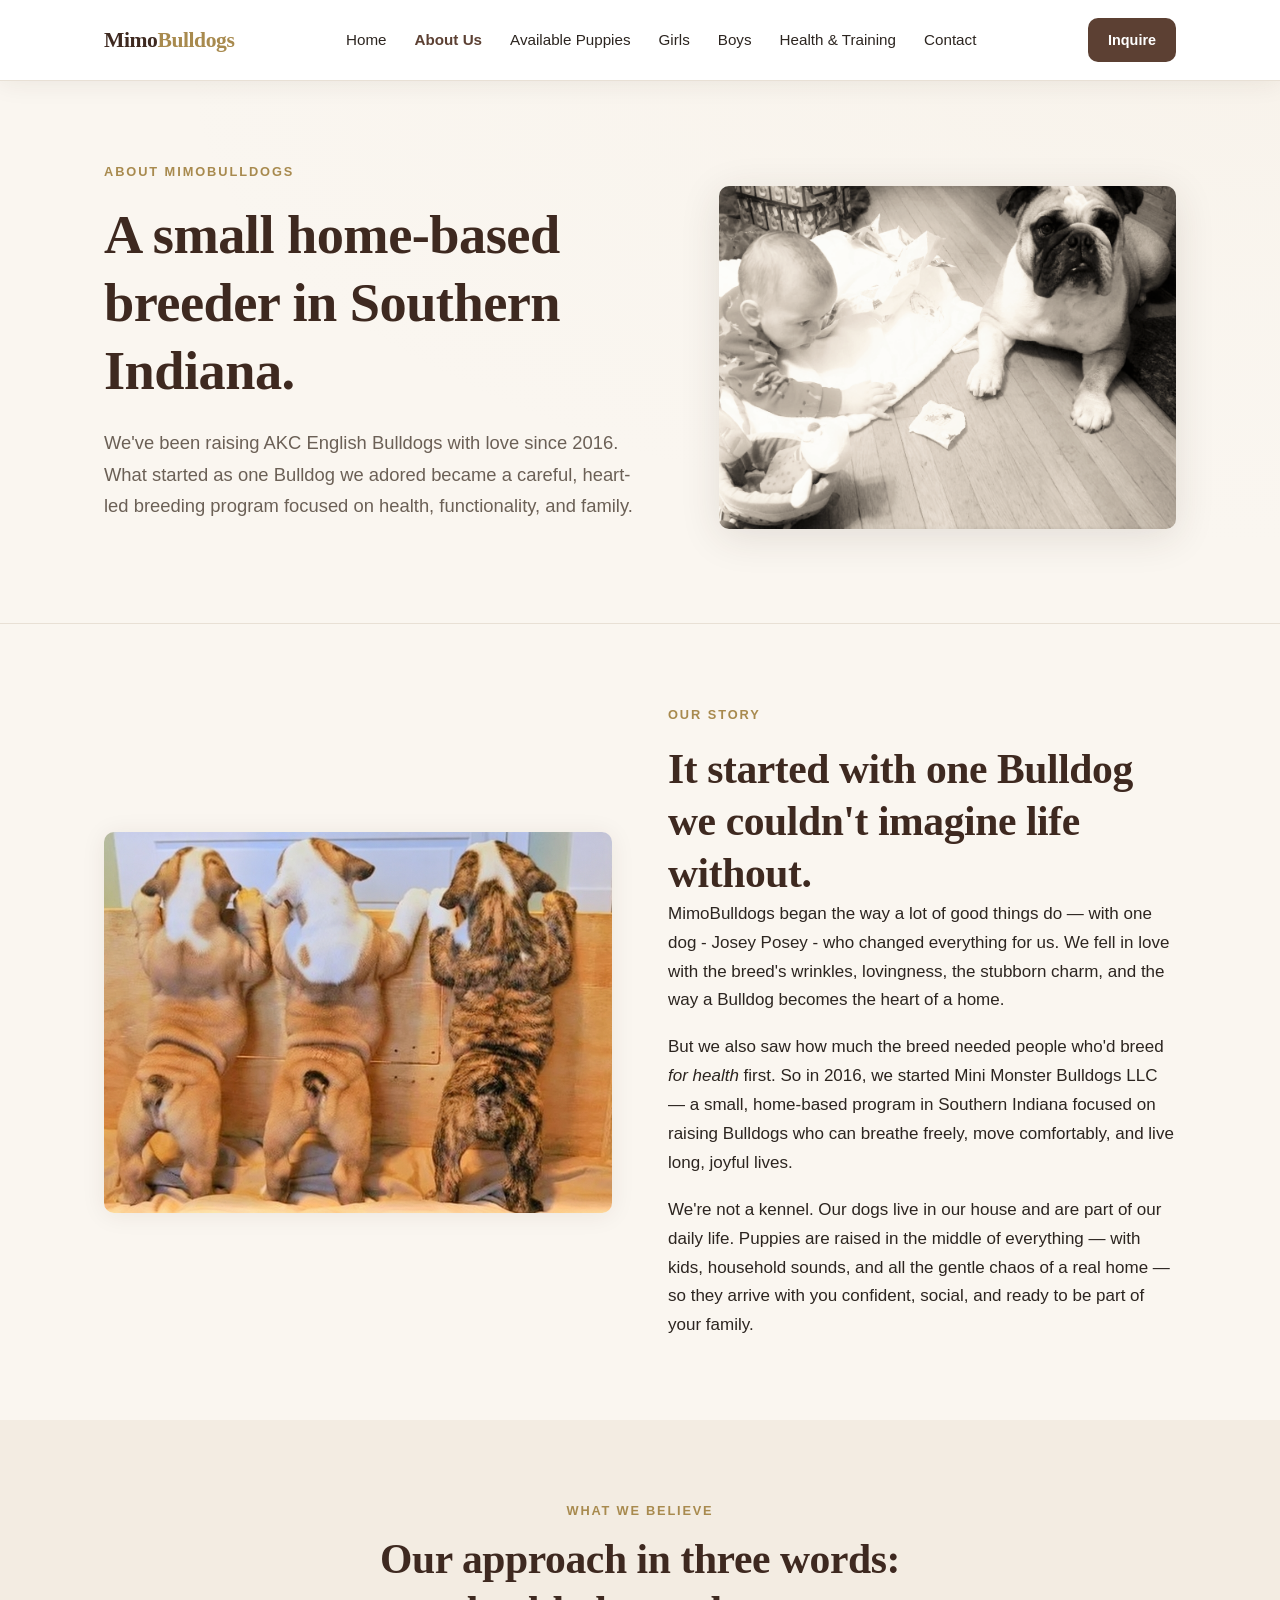
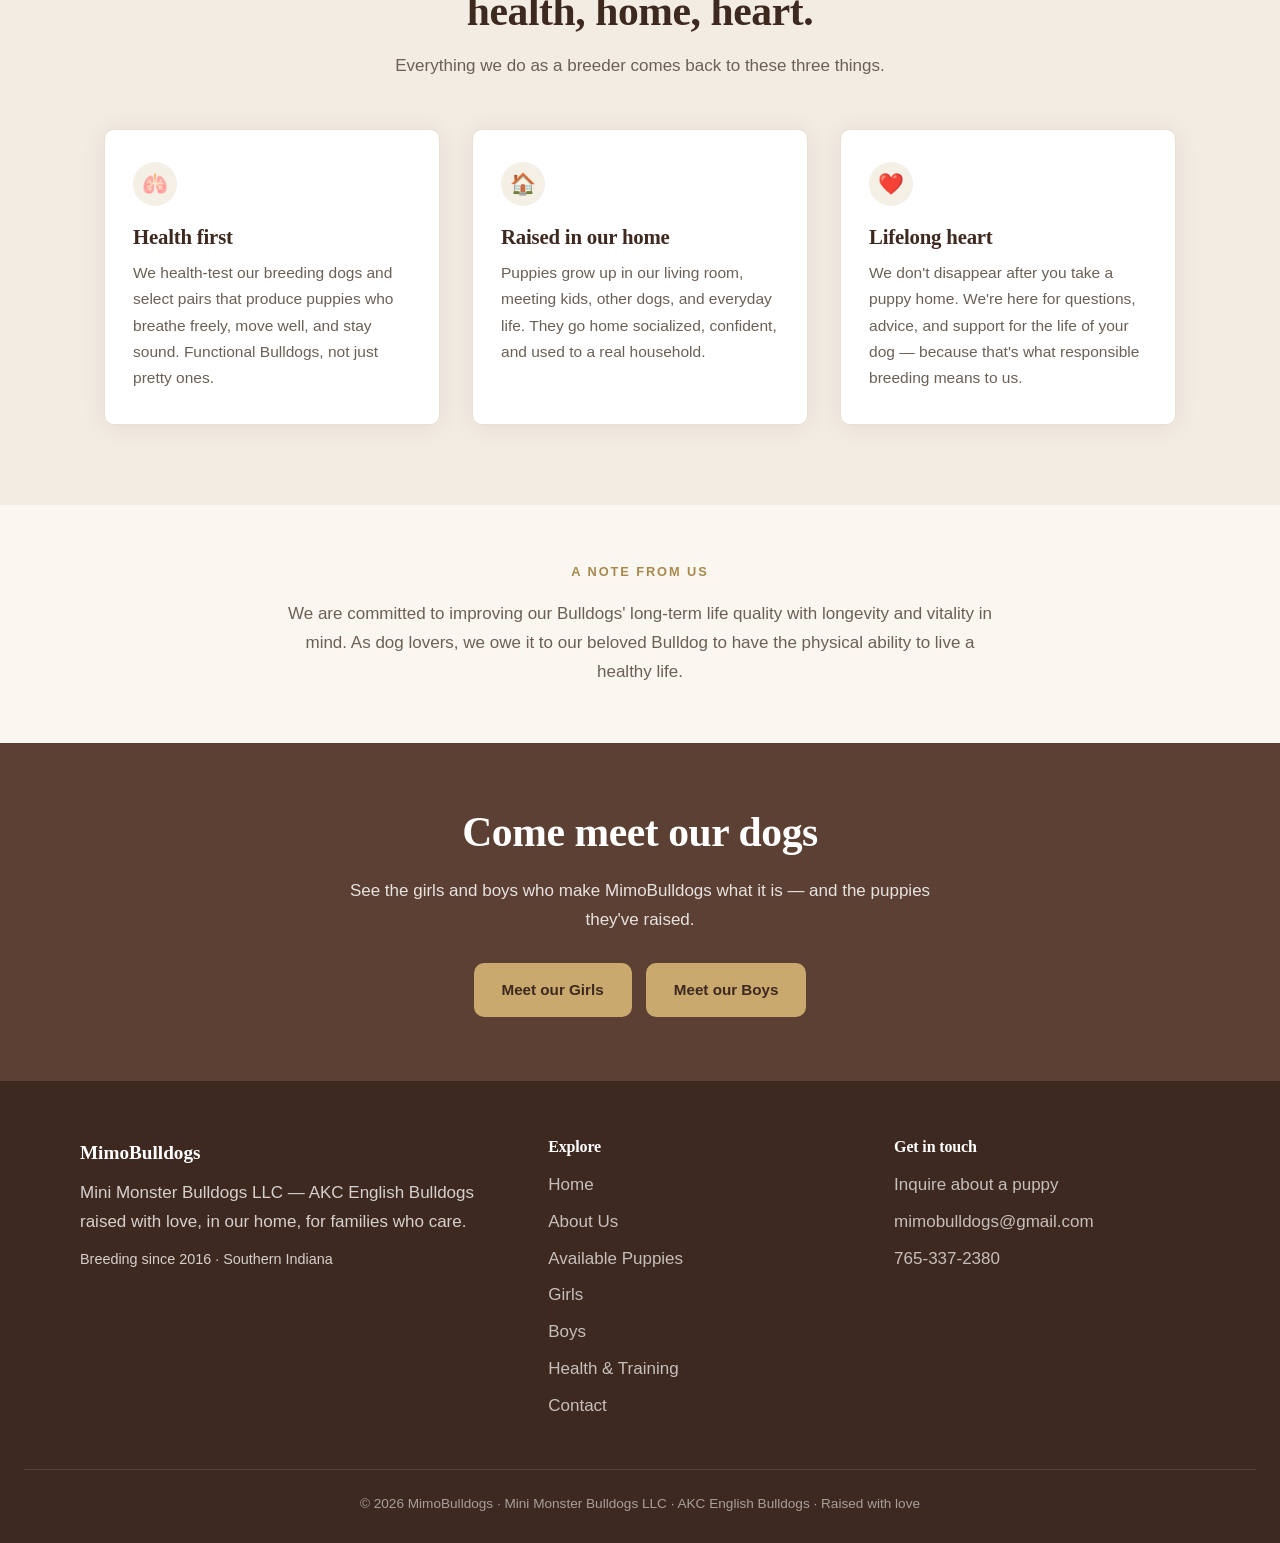
==== commit 38e28f79: "Revise about section for improved readability Updated text for clarity and added a dog's name." ====
--- a/about.html
+++ b/about.html
@@ -35,7 +35,7 @@
         <p class="hero-lead">
           We've been raising AKC English Bulldogs with love since 2016. What started
           as one Bulldog we adored became a careful, heart-led breeding program focused
-          on health, temperament, and family.
+          on health, functionality, and family.
         </p>
       </div>
       <figure class="hero-figure" style="background:none; padding:0;">
@@ -54,8 +54,8 @@
         <div class="hero-eyebrow">Our story</div>
         <h2>It started with one Bulldog we couldn't imagine life without.</h2>
         <p>
-          MimoBulldogs began the way a lot of good things do — with one dog who changed
-          everything for us. We fell in love with the breed's wrinkles, the snores,
+          MimoBulldogs began the way a lot of good things do — with one dog - Josey Posey - who changed
+          everything for us. We fell in love with the breed's wrinkles, lovingness,
           the stubborn charm, and the way a Bulldog becomes the heart of a home.
         </p>
         <p>
@@ -66,7 +66,7 @@
         </p>
         <p>
           We're not a kennel. Our dogs live in our house and
-          are part of our daily life. Puppies are raised underfoot — with kids,
+          are part of our daily life. Puppies are raised in the middle of everything — with kids,
           household sounds, and all the gentle chaos of a real home — so they arrive
           with you confident, social, and ready to be part of your family.
         </p>
@@ -96,7 +96,7 @@
           <div class="feature-icon">🏠</div>
           <h3>Raised in our home</h3>
           <p>
-            No kennels. Puppies grow up in our living room, meeting kids, other dogs,
+            Puppies grow up in our living room, meeting kids, other dogs,
             and everyday life. They go home socialized, confident, and used to a
             real household.
           </p>
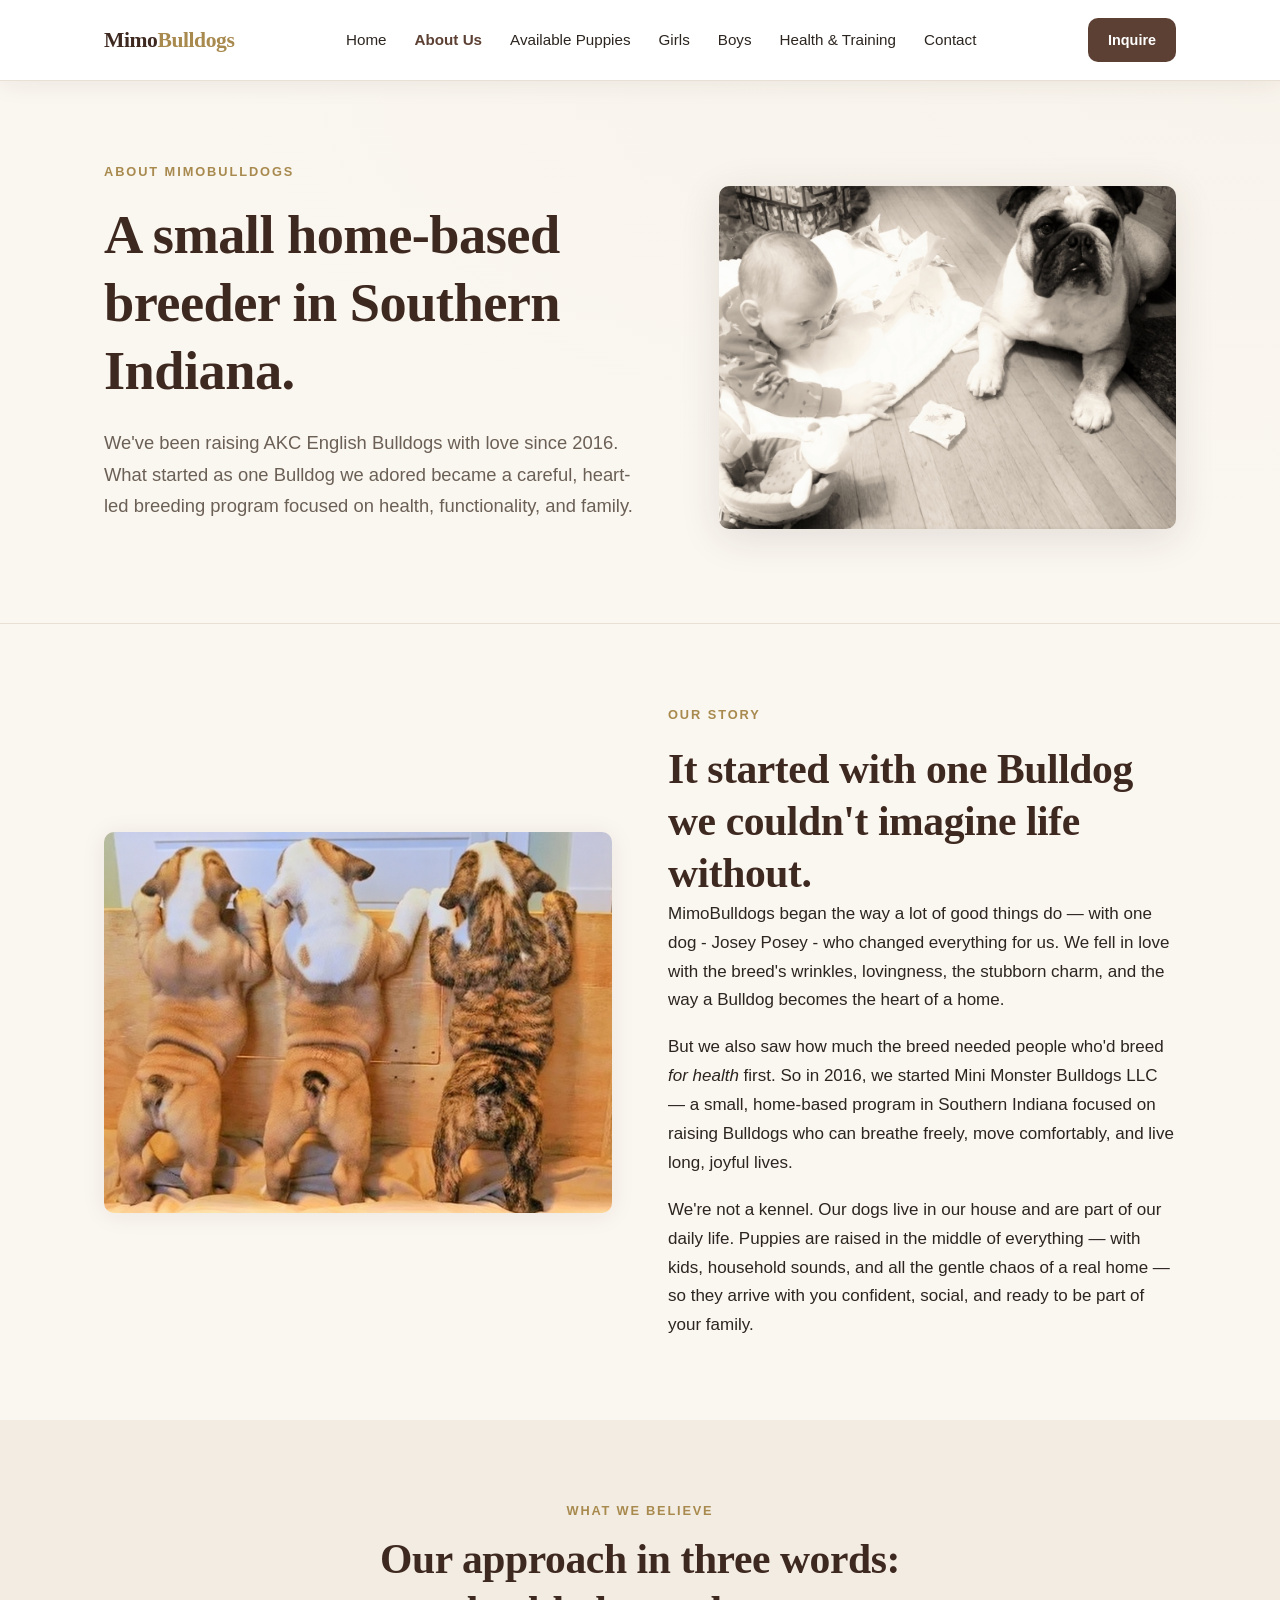
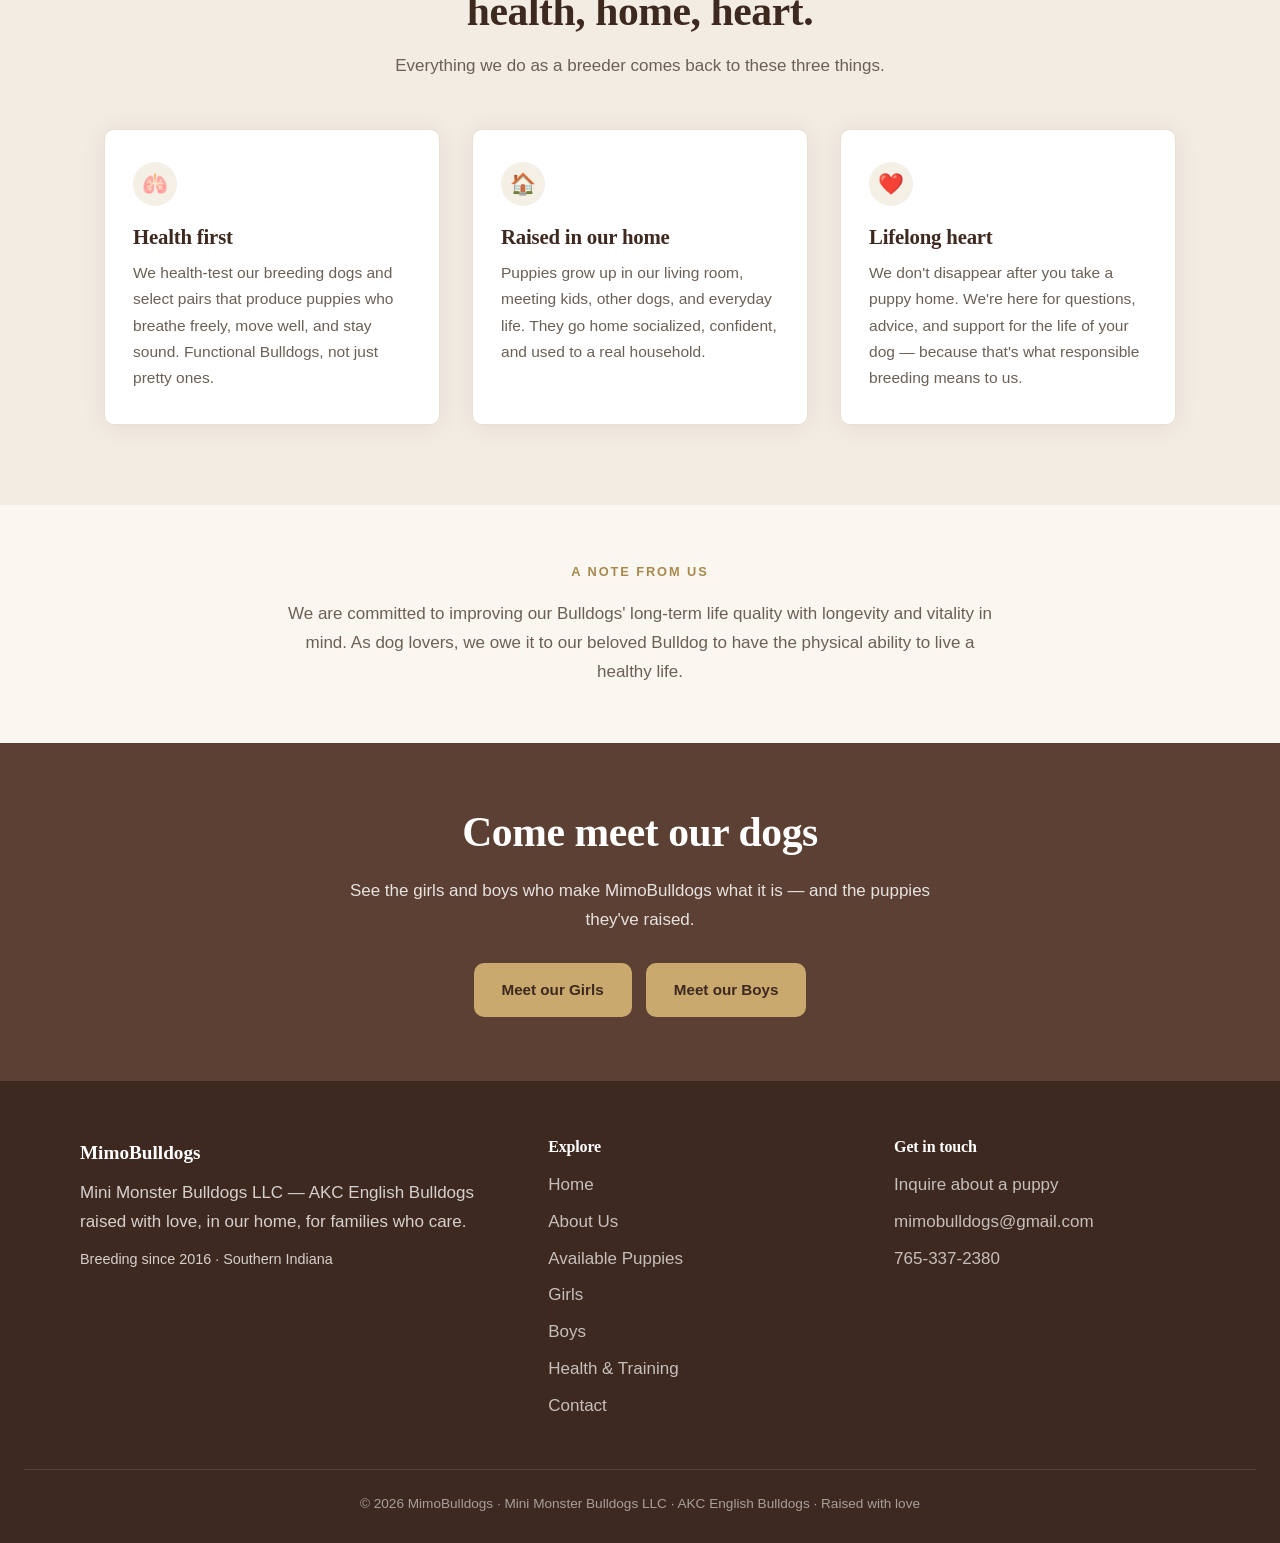
==== commit 0d4c4df1: "Optimize images: cut homepage weight ~90% (12.8 MB hero -> 0.4 MB) Images were shipped at full camer" ====
--- a/about.html
+++ b/about.html
@@ -39,7 +39,7 @@
         </p>
       </div>
       <figure class="hero-figure" style="background:none; padding:0;">
-        <img src="images/about-hero.png" alt="Our English Bulldog family" style="width:100%; height:100%; object-fit:cover; object-position:center 30%; border-radius:var(--radius);">
+        <img src="images/about-hero.jpg" fetchpriority="high" decoding="async" alt="Our English Bulldog family" style="width:100%; height:100%; object-fit:cover; object-position:center 30%; border-radius:var(--radius);">
       </figure>
     </div>
   </section>
